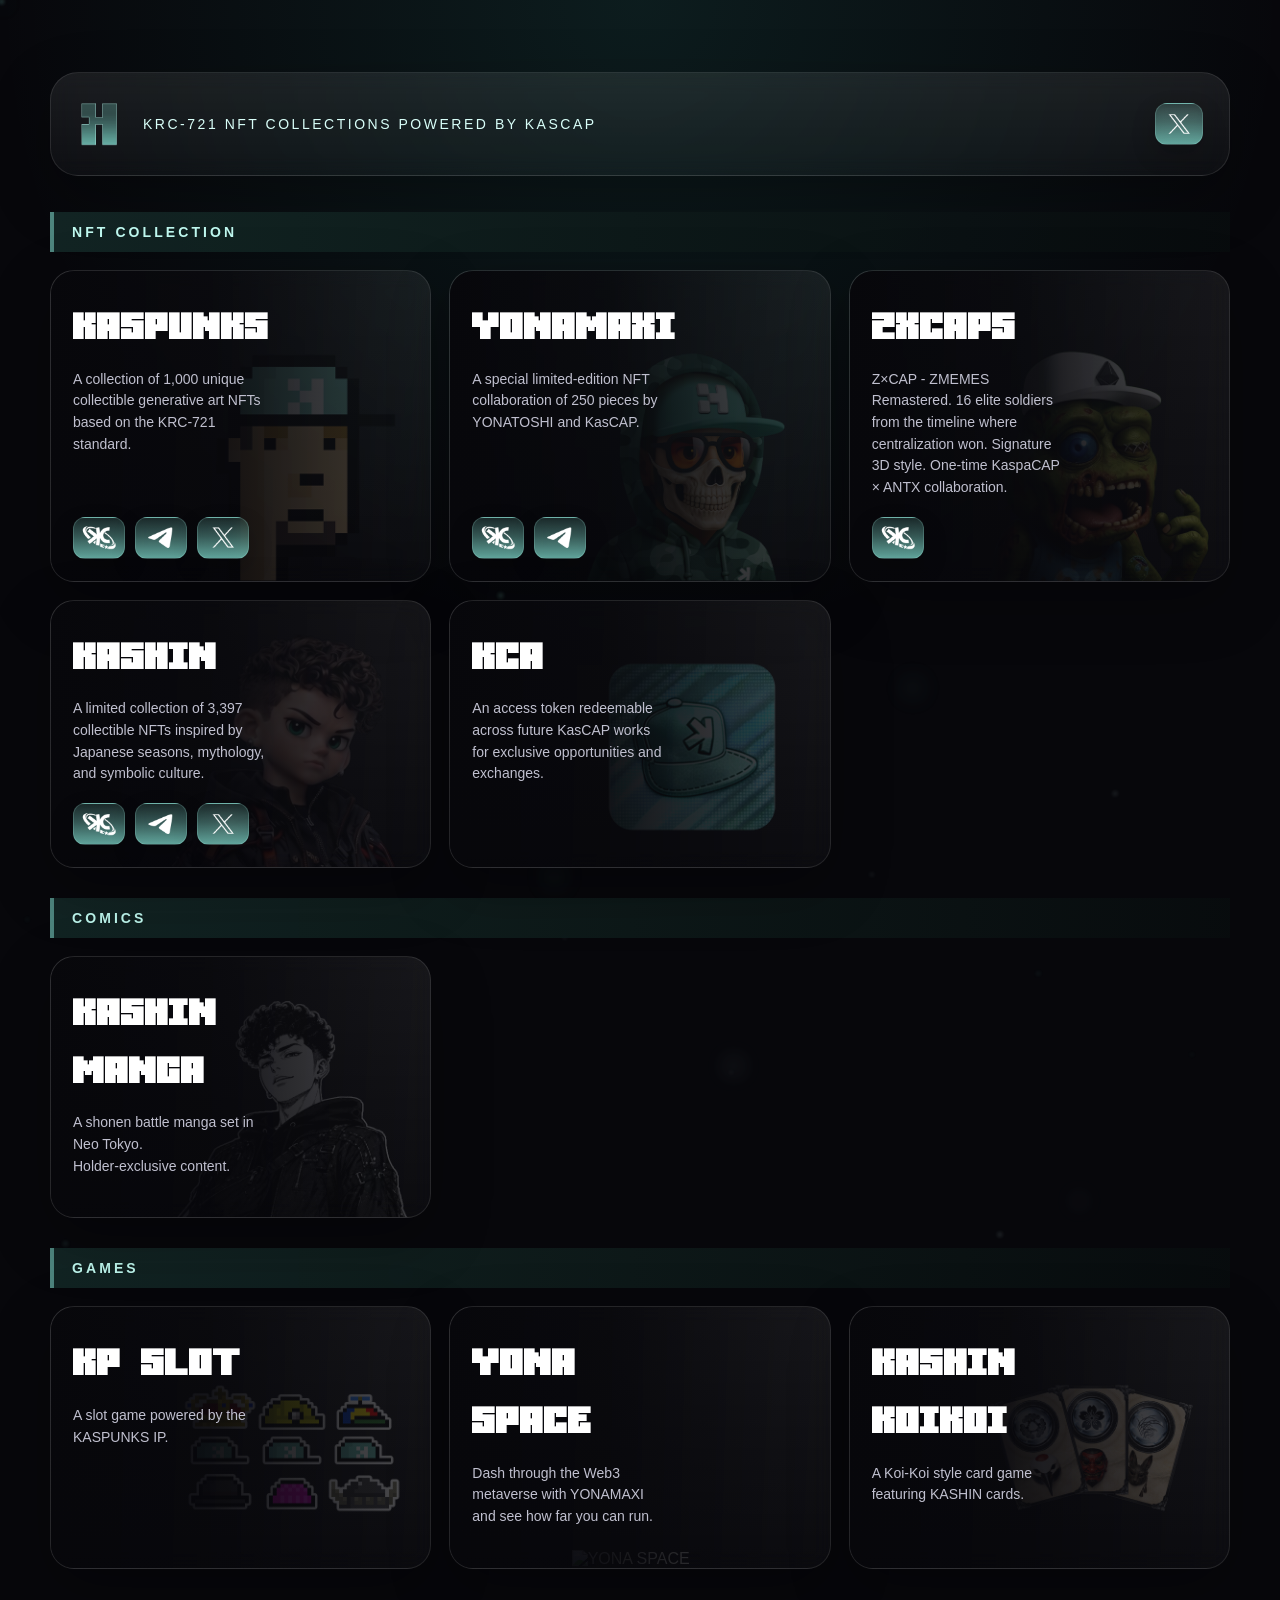
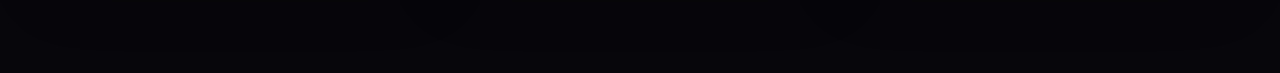
==== index.html @ 6fca5e9c "Add files via upload" ====
<!DOCTYPE html>
<html lang="ja">

<head>
  <meta charset="UTF-8">
  <meta name="viewport" content="width=device-width, initial-scale=1.0">

  <title>KasCAP</title>

  <link rel="stylesheet" href="style.css?v=1.0.1">
  <link rel="icon" type="image/png" href="/favicon.png">
</head>

<body>

  <header class="hero-card clickable-card" data-href="projects/kascap/index.html" tabindex="0">

    <img src="assets/logo/KasCAP.png" class="hero-logo" alt="KasCAP Logo">

    <p class="hero-tagline">
      KRC-721 NFT COLLECTIONS POWERED BY KasCAP
    </p>

    <a href="https://x.com/Kaspa_CAP" target="_blank" class="icon-btn hero-x-btn" aria-label="KasCAP X">
      <img src="assets/link/x.png" alt="X">
    </a>

  </header>

  <main>

<div class="section-label">
  NFT COLLECTION
</div>

    <section class="project-card clickable-card" data-href="projects/kaspunks/index.html" tabindex="0">
      <div class="card-content">
        <h2>KASPUNKS</h2>
        <p>A collection of 1,000 unique collectible generative art NFTs based on the KRC-721 standard.</p>

        <div class="link-group">
          <a href="https://kaspa.com/nft/collections/KASPUNKS" target="_blank" class="icon-btn" aria-label="KasPunks KaspaCom">
            <img src="assets/link/kaspacom.png" alt="KaspaCom">
          </a>
          <a href="https://t.me/kapunkscommunity" target="_blank" class="icon-btn" aria-label="KasPunks Telegram">
            <img src="assets/link/telegram.png" alt="Telegram">
          </a>
          <a href="https://x.com/KasPunks" target="_blank" class="icon-btn" aria-label="KasPunks X">
            <img src="assets/link/x.png" alt="X">
          </a>
        </div>
      </div>

      <img src="assets/projects/kaspunks.png" class="card-image" alt="KASPUNKS">
    </section>

    <section class="project-card clickable-card" data-href="projects/yonamaxi/index.html" tabindex="0">
      <div class="card-content">
        <h2>YONAMAXI</h2>
        <p>A special limited-edition NFT collaboration of 250 pieces by YONATOSHI and KasCAP.</p>

        <div class="link-group">
          <a href="https://kaspa.com/nft/collections/YONAMAXI" target="_blank" class="icon-btn" aria-label="YonaMaxi KaspaCom">
            <img src="assets/link/kaspacom.png" alt="KaspaCom">
          </a>
          <a href="https://t.me/kapunkscommunity/27911" target="_blank" class="icon-btn" aria-label="YonaMaxi Telegram">
            <img src="assets/link/telegram.png" alt="Telegram">
          </a>
        </div>
      </div>

      <img src="assets/projects/yonamaxi.png" class="card-image" alt="YONAMAXI">
    </section>

    <section
  class="project-card clickable-card"
  data-href="projects/zxcaps/index.html"
  tabindex="0">

  <div class="card-content">
    <h2>ZXCAPS</h2>

    <p>
      Z×CAP - ZMEMES Remastered. 16 elite soldiers from the timeline where centralization won. Signature 3D style. One-time KaspaCAP × ANTX collaboration.
    </p>

    <div class="link-group">
      <a href="https://kaspa.com/nft/collections/ZXCAPS" target="_blank" class="icon-btn" aria-label="ZXCAPS KaspaCom">
        <img src="assets/link/kaspacom.png" alt="KaspaCom">
      </a>
    </div>
  </div>

  <img
    src="assets/projects/zxcaps.png"
    class="card-image"
    alt="ZXCAPS">

</section>
    <section class="project-card clickable-card" data-href="projects/kashin/index.html" tabindex="0">
      <div class="card-content">
        <h2>KASHIN</h2>
        <p>A limited collection of 3,397 collectible NFTs inspired by Japanese seasons, mythology, and symbolic culture.</p>

        <div class="link-group">
          <a href="https://kaspa.com/nft/collections/KASHIN" target="_blank" class="icon-btn" aria-label="KASHIN KaspaCom">
            <img src="assets/link/kaspacom.png" alt="KaspaCom">
          </a>
          <a href="https://t.me/Kashin3397" target="_blank" class="icon-btn" aria-label="KASHIN Telegram">
            <img src="assets/link/telegram.png" alt="Telegram">
          </a>
          <a href="https://x.com/KASHIN3397" target="_blank" class="icon-btn" aria-label="KASHIN X">
            <img src="assets/link/x.png" alt="X">
          </a>
        </div>
      </div>

      <img src="assets/projects/kashin.png" class="card-image" alt="KASHIN">
    </section>

    <section class="project-card" tabindex="0">
      <div class="card-content">
        <h2>KCA</h2>
        <p>An access token redeemable across future KasCAP works for exclusive opportunities and exchanges.</p>
      </div>

      <img src="assets/projects/kca.png" class="card-image" alt="KCA">
    </section>
<div class="section-label">
  COMICS
</div>

<section
  class="project-card clickable-card"
  data-href="comics/index.html"
  tabindex="0">

  <div class="card-content">
    <h2>KASHIN<br>MANGA</h2>

    <p>
      A shonen battle manga set in Neo Tokyo.<br>
      Holder-exclusive content.
    </p>
  </div>

  <img
    src="assets/projects/kashin_m.png"
    class="card-image"
    alt="KASHIN MANGA">

</section>

<div class="section-label">
  GAMES
</div>

<section
  class="project-card clickable-card"
  data-href="games/slot/index.html"
  tabindex="0">

  <div class="card-content">
    <h2>KP SLOT</h2>

    <p>
      A slot game powered by the KASPUNKS IP.
    </p>
  </div>

  <img
    src="assets/projects/slot.png"
    class="card-image"
    alt="KP SLOT">

</section>

<section
  class="project-card clickable-card"
  data-href="games/space/index.html"
  tabindex="0">

  <div class="card-content">
    <h2>YONA<br>SPACE</h2>

    <p>
      Dash through the Web3 metaverse with YONAMAXI and see how far you can run.
    </p>
  </div>

  <img
    src="assets/projects/yonamaxi_g.png"
    class="card-image"
    alt="YONA SPACE">

</section>

<section
  class="project-card clickable-card"
  data-href="games/koi/koi.html"
  tabindex="0">

  <div class="card-content">
    <h2>KASHIN<br>KOIKOI</h2>

    <p>
      A Koi-Koi style card game featuring KASHIN cards.
    </p>
  </div>

  <img
    src="assets/projects/kashin_g.png"
    class="card-image"
    alt="KASHIN KOIKOI">

</section>

  </main>

  <script>
    const clickableCards = document.querySelectorAll(".clickable-card");

    clickableCards.forEach((card) => {
      card.addEventListener("click", (event) => {
        if (event.target.closest(".icon-btn")) return;

        const href = card.dataset.href;
        if (!href) return;

        card.classList.add("is-tapped");

        setTimeout(() => {
          window.location.href = href;
        }, 180);
      });

      card.addEventListener("keydown", (event) => {
        if (event.key === "Enter") {
          const href = card.dataset.href;
          if (href) window.location.href = href;
        }
      });
    });
  </script>

</body>

</html>
---- style.css ----
@font-face {
  font-family: "Gamer";
  src: url("assets/fonts/Gamer.ttf") format("truetype");
}

* {
  margin: 0;
  padding: 0;
  box-sizing: border-box;
}

body {
  position: relative;

  background:
    radial-gradient(
      circle at top,
      rgba(61,217,197,0.10),
      transparent 36%
    ),
    #07070b;

  color: white;

  overflow-x: hidden;

  font-family:
    -apple-system,
    BlinkMacSystemFont,
    "Helvetica Neue",
    sans-serif;

  padding: 24px;
}

/* =========================
   FLOATING PARTICLES
========================= */

body::before,
body::after {
  content: "";

  position: fixed;

  inset: 0;

  pointer-events: none;

  z-index: 0;
}

/* 小粒 */
body::before {

  width: 3px;
  height: 3px;

  border-radius: 50%;

  background: rgba(116,198,186,0.95);

  box-shadow:
    2vw 102vh 0 rgba(116,198,186,0.16),
    7vw 74vh 0 rgba(116,198,186,0.72),
    11vw 91vh 0 rgba(220,255,250,0.28),
    16vw 58vh 0 rgba(116,198,186,0.48),
    21vw 112vh 0 rgba(116,198,186,0.10),
    27vw 79vh 0 rgba(220,255,250,0.62),
    33vw 95vh 0 rgba(116,198,186,0.20),
    39vw 66vh 0 rgba(116,198,186,0.84),
    44vw 104vh 0 rgba(220,255,250,0.16),
    51vw 83vh 0 rgba(116,198,186,0.38),
    57vw 119vh 0 rgba(220,255,250,0.12),
    63vw 71vh 0 rgba(116,198,186,0.56),
    68vw 97vh 0 rgba(220,255,250,0.20),
    74vw 61vh 0 rgba(116,198,186,0.78),
    81vw 108vh 0 rgba(116,198,186,0.24),
    87vw 88vh 0 rgba(220,255,250,0.36),
    93vw 117vh 0 rgba(116,198,186,0.14),

    5vw 138vh 0 rgba(116,198,186,0.42),
    14vw 148vh 0 rgba(220,255,250,0.22),
    29vw 131vh 0 rgba(116,198,186,0.68),
    46vw 142vh 0 rgba(220,255,250,0.12),
    61vw 152vh 0 rgba(116,198,186,0.34),
    78vw 137vh 0 rgba(220,255,250,0.44);

  filter: blur(2px);

  opacity: 0.9;

  animation: particleRiseA 18s linear infinite;
}

/* 大粒ぼけ */
body::after {

  width: 8px;
  height: 8px;

  border-radius: 50%;

  background: rgba(116,198,186,0.24);

  box-shadow:
    8vw 126vh 0 4px rgba(116,198,186,0.12),
    19vw 82vh 0 8px rgba(116,198,186,0.22),
    31vw 141vh 0 3px rgba(220,255,250,0.14),
    43vw 97vh 0 10px rgba(116,198,186,0.08),
    57vw 118vh 0 5px rgba(220,255,250,0.18),
    71vw 76vh 0 8px rgba(116,198,186,0.10),
    84vw 133vh 0 4px rgba(220,255,250,0.12);

  filter: blur(12px);

  opacity: 0.65;

  animation: particleRiseB 29s linear infinite;
}

@keyframes particleRiseA {

  from {
    transform:
      translate3d(0, 0, 0);
  }

  to {
    transform:
      translate3d(-18px, -180vh, 0);
  }
}

@keyframes particleRiseB {

  from {
    transform:
      translate3d(0, 0, 0);
  }

  to {
    transform:
      translate3d(24px, -220vh, 0);
  }
}

/* =========================
   MAIN
========================= */

main {
  position: relative;

  z-index: 2;

  display: grid;

  grid-template-columns: 1fr;

  gap: 18px;

  max-width: 1180px;

  margin: 0 auto 80px;
}

.clickable-card {
  cursor: pointer;
}

/* =========================
   HERO
========================= */

.hero-card {
  position: relative;

  z-index: 2;

  display: grid;

  grid-template-columns: auto 1fr auto;

  align-items: center;

  gap: 22px;

  max-width: 1180px;

  min-height: 104px;

  margin: 48px auto 24px;

  padding: 22px 26px;

  border-radius: 28px;

  border: 1px solid rgba(255,255,255,0.10);

  background:
    linear-gradient(
      180deg,
      rgba(255,255,255,0.08),
      rgba(255,255,255,0.03)
    );

  backdrop-filter: blur(10px);

  box-shadow:
    0 20px 60px rgba(0,0,0,0.30);

  transition:
    transform 0.25s ease,
    border-color 0.25s ease,
    background 0.25s ease,
    box-shadow 0.25s ease;
}

.hero-card:hover,
.hero-card.is-tapped {

  transform: translateY(-4px);

  border-color: rgba(116,198,186,0.45);

  background:
    linear-gradient(
      180deg,
      rgba(116,198,186,0.10),
      rgba(255,255,255,0.03)
    );

  box-shadow:
    0 24px 72px rgba(0,0,0,0.34),
    0 0 28px rgba(116,198,186,0.08);
}

.hero-logo {
  width: 44px;
  height: 44px;

  object-fit: contain;

  animation: logoSpinElastic 24s linear infinite;

  transform-origin: center center;

  will-change: transform;
}

.hero-tagline {
  color: #d9fff9;

  font-size: 14px;

  letter-spacing: 0.18em;

  text-transform: uppercase;
}

/* =========================
   CARD
========================= */

.project-card {
  position: relative;

  overflow: hidden;

  min-height: 245px;

  padding: 22px;

  border-radius: 24px;

  border: 1px solid rgba(255,255,255,0.10);

  background:
    linear-gradient(
      180deg,
      rgba(255,255,255,0.07),
      rgba(255,255,255,0.025)
    );

  backdrop-filter: blur(10px);

  box-shadow:
    0 20px 60px rgba(0,0,0,0.28);

  transition:
    transform 0.25s ease,
    border-color 0.25s ease,
    background 0.25s ease,
    box-shadow 0.25s ease;
}

.project-card:hover,
.project-card.is-tapped {

  transform: translateY(-6px);

  border-color: rgba(116,198,186,0.45);

  background:
    linear-gradient(
      180deg,
      rgba(116,198,186,0.10),
      rgba(255,255,255,0.03)
    );

  box-shadow:
    0 24px 72px rgba(0,0,0,0.34),
    0 0 28px rgba(116,198,186,0.08);
}

.project-card::after {
  content: "";

  position: absolute;

  inset: 0;

  background:
    linear-gradient(
      90deg,
      rgba(7,7,11,0.98) 0%,
      rgba(7,7,11,0.82) 42%,
      rgba(7,7,11,0.02) 100%
    );

  z-index: 1;
}

.card-content {
  position: relative;

  z-index: 2;

  width: 58%;

  display: flex;

  flex-direction: column;

  height: 100%;
}

/* =========================
   TITLES
========================= */

.project-card h2 {

  font-family: "Gamer", sans-serif;

  font-size: 64px;

  line-height: 0.9;

  margin-bottom: 18px;

  color: white;
}

.project-card p {

  color: #c0c0cf;

  font-size: 14px;

  line-height: 1.55;

  margin-bottom: 18px;

  max-width: 250px;
}

/* =========================
   BUTTON AREA
========================= */

.link-group {

  display: flex;

  align-items: center;

  gap: 10px;

  margin-top: auto;
}

/* =========================
   BUTTON
========================= */

.icon-btn {

  display: flex;

  align-items: center;

  justify-content: center;

  width: 52px;

  height: 42px;

  border-radius: 12px;

  border: 1px solid rgba(180,255,244,0.18);

  background:
    linear-gradient(
      180deg,
      rgba(116,198,186,0.18) 0%,
      rgba(116,198,186,0.42) 45%,
      rgba(116,198,186,0.82) 100%
    );

  backdrop-filter: blur(6px);

  box-shadow:
    0 10px 24px rgba(0,0,0,0.20);

  transition:
    transform 0.2s ease,
    background 0.2s ease,
    box-shadow 0.2s ease;

  text-decoration: none;
}

.icon-btn:hover {

  transform: translateY(-2px);

  background:
    linear-gradient(
      180deg,
      rgba(116,198,186,0.28) 0%,
      rgba(116,198,186,0.58) 45%,
      rgba(116,198,186,0.96) 100%
    );

  box-shadow:
    0 12px 28px rgba(0,0,0,0.26),
    0 0 18px rgba(116,198,186,0.18);
}

.icon-btn img {

  width: 60px;

  height: 60px;

  object-fit: contain;

  display: block;
}

/* =========================
   HERO BUTTON
========================= */

.hero-x-btn {
  width: 48px;
  height: 42px;
}

.hero-x-btn img {
  width: 60px;
  height: 60px;
}

/* =========================
   IMAGES
========================= */

.card-image {

  position: absolute;

  right: 18px;

  bottom: 0;

  width: 240px;

  max-width: 65%;

  opacity: 0.28;

  object-fit: contain;

  pointer-events: none;

  z-index: 0;

  transform-origin: bottom center;

  transition:
    transform 0.35s ease,
    opacity 0.35s ease;
}

.project-card:hover .card-image,
.project-card.is-tapped .card-image {

  opacity: 1;

  transform: scale(1.12);
}

/* =========================
   LOGO ANIMATION
========================= */

@keyframes logoSpinElastic {

  0%, 26% {

    transform:
      rotateY(0deg)
      scaleX(1);
  }

  27% {

    transform:
      rotateY(240deg)
      scaleX(1.28);
  }

  28% {

    transform:
      rotateY(520deg)
      scaleX(1.42);
  }

  29% {

    transform:
      rotateY(820deg)
      scaleX(1.22);
  }

  30% {

    transform:
      rotateY(1080deg)
      scaleX(0.82);
  }

  31% {

    transform:
      rotateY(1080deg)
      scaleX(1.12);
  }

  32% {

    transform:
      rotateY(1080deg)
      scaleX(0.96);
  }

  33% {

    transform:
      rotateY(1080deg)
      scaleX(1);
  }

  62% {

    transform:
      rotateY(1080deg)
      scaleX(1);
  }

  63% {

    transform:
      rotateY(1320deg)
      scaleX(1.26);
  }

  64% {

    transform:
      rotateY(1600deg)
      scaleX(0.84);
  }

  65% {

    transform:
      rotateY(1800deg)
      scaleX(1.08);
  }

  66% {

    transform:
      rotateY(1800deg)
      scaleX(1);
  }

  100% {

    transform:
      rotateY(1800deg)
      scaleX(1);
  }
}

/* =========================
   RESPONSIVE
========================= */

@media (min-width: 768px) {

  main {
    grid-template-columns: repeat(2, 1fr);
  }
}

@media (min-width: 1100px) {

  main {
    grid-template-columns: repeat(3, 1fr);
  }
}

@media (max-width: 767px) {

  body {
    padding: 14px 18px 18px;
  }

  .hero-card {

    gap: 14px;

    padding: 18px;

    margin: 22px auto 18px;
  }

  .hero-logo {
    width: 40px;
    height: 40px;
  }

  .hero-tagline {

    font-size: 10px;

    letter-spacing: 0.1em;
  }

  .project-card {
    min-height: 220px;
  }

  .project-card h2 {
    font-size: 52px;
  }

  .project-card p {
    font-size: 13px;
  }

  .card-content {
    width: 60%;
  }

  .card-image {

    width: 215px;

    right: 12px;

    opacity: 0.42;
  }

  .project-card.is-tapped .card-image {

    opacity: 1;

    transform: scale(1.10);
  }
}
/* =========================
   SECTION LABEL
========================= */

.section-label{

  grid-column:1/-1;

  padding:12px 18px;

  border-radius:0;

  border-left:4px solid rgba(116,198,186,.65);

  border-top:none;
  border-right:none;
  border-bottom:none;

  background:
    linear-gradient(
      90deg,
      rgba(20,40,38,.90),
      rgba(8,12,14,.95)
    );

  color:#bff8ef;

  font-size:14px;

  letter-spacing:.22em;

  text-transform:uppercase;

  font-weight:600;

  box-shadow:none;

  backdrop-filter:none;

  margin-top:12px;
}

/* =========================
   COMING SOON
========================= */

.coming-soon-card{

  grid-column:1/-1;

  min-height:80px;

  display:flex;

  align-items:center;

  justify-content:center;

  border-radius:24px;

  border:1px solid rgba(255,255,255,.10);

  background:
    linear-gradient(
      180deg,
      rgba(255,255,255,.07),
      rgba(255,255,255,.025)
    );

  backdrop-filter:blur(10px);

  box-shadow:
    0 20px 60px rgba(0,0,0,.28);
}

.coming-soon-text{

  font-family:
    -apple-system,
    BlinkMacSystemFont,
    "Helvetica Neue",
    sans-serif;

  font-size:18px;

  font-weight:500;

  letter-spacing:.12em;

  text-transform:uppercase;

  color:#b8c8c6;

  opacity:.85;
}
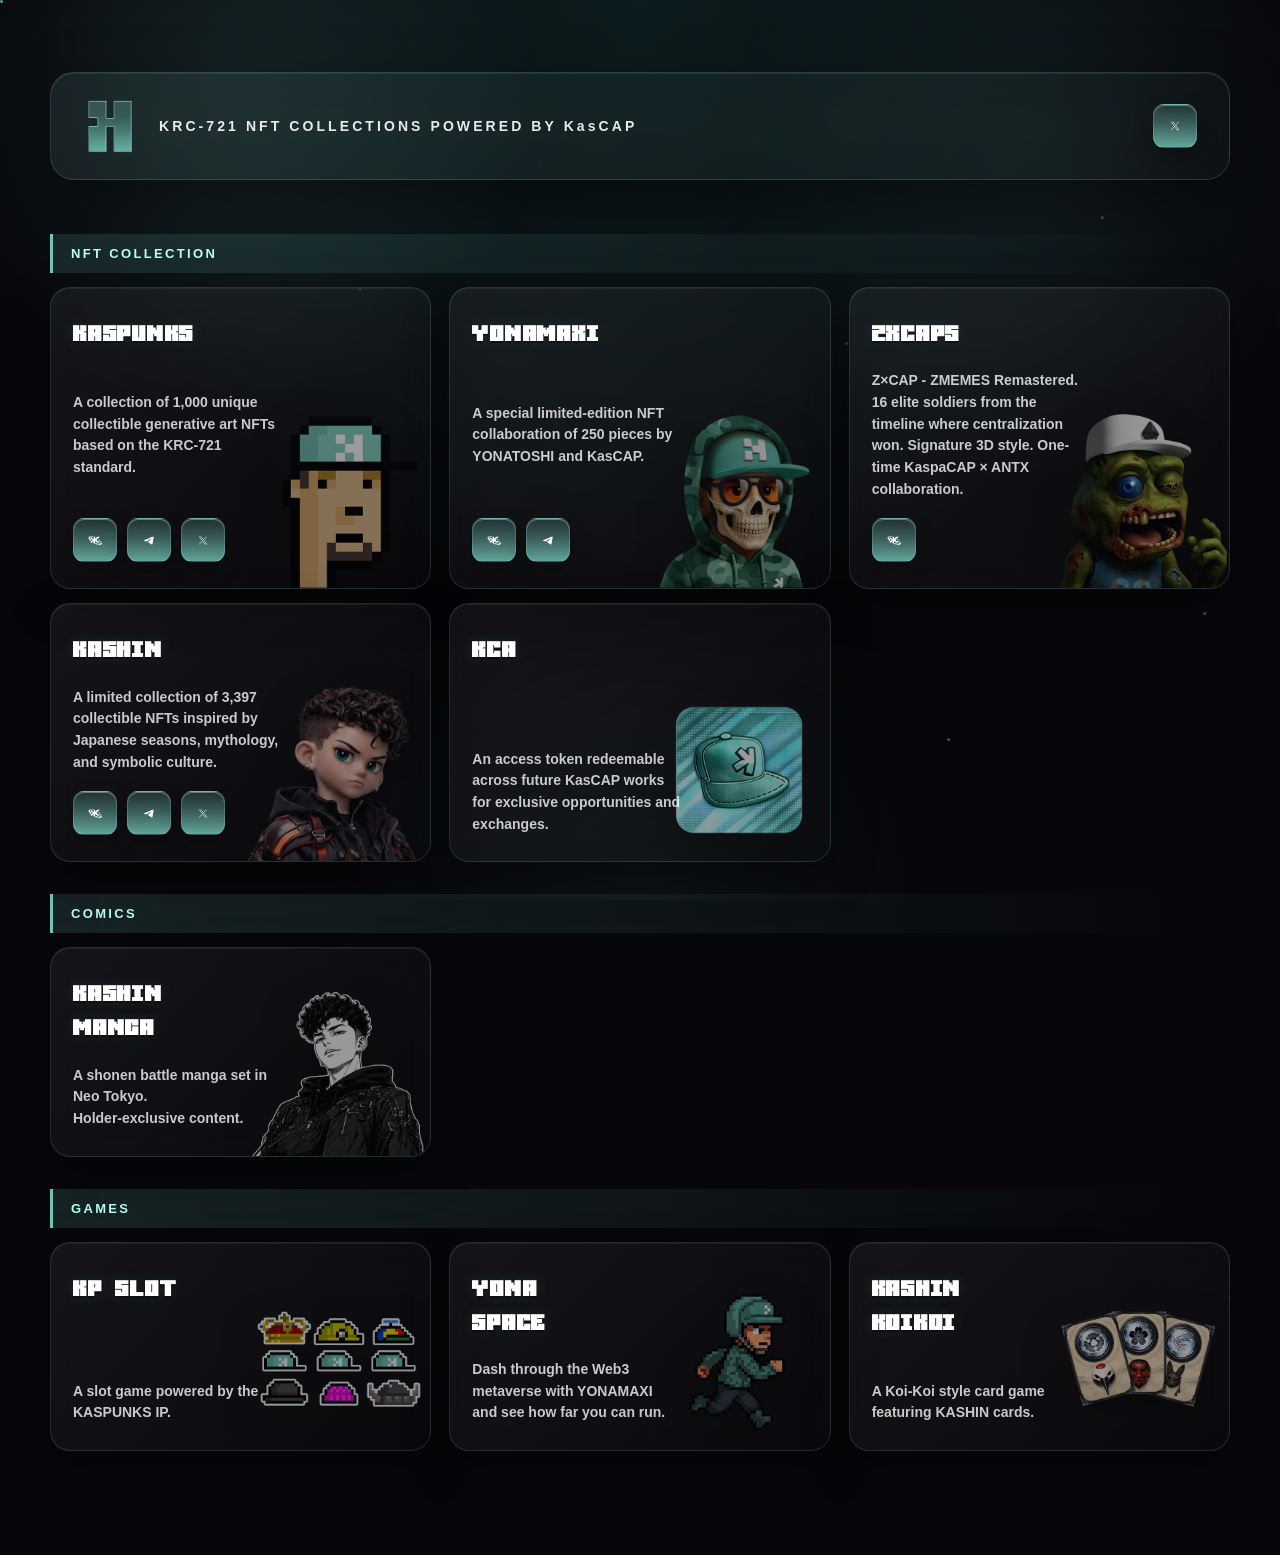
==== commit e569519f: "Add files via upload" ====
--- a/index.html
+++ b/index.html
@@ -29,9 +29,9 @@
 
   <main>
 
-<div class="section-label">
-  NFT COLLECTION
-</div>
+    <div class="section-label">
+      NFT COLLECTION
+    </div>
 
     <section class="project-card clickable-card" data-href="projects/kaspunks/index.html" tabindex="0">
       <div class="card-content">
@@ -72,31 +72,24 @@
       <img src="assets/projects/yonamaxi.png" class="card-image" alt="YONAMAXI">
     </section>
 
-    <section
-  class="project-card clickable-card"
-  data-href="projects/zxcaps/index.html"
-  tabindex="0">
-
-  <div class="card-content">
-    <h2>ZXCAPS</h2>
-
-    <p>
-      Z×CAP - ZMEMES Remastered. 16 elite soldiers from the timeline where centralization won. Signature 3D style. One-time KaspaCAP × ANTX collaboration.
-    </p>
-
-    <div class="link-group">
-      <a href="https://kaspa.com/nft/collections/ZXCAPS" target="_blank" class="icon-btn" aria-label="ZXCAPS KaspaCom">
-        <img src="assets/link/kaspacom.png" alt="KaspaCom">
-      </a>
-    </div>
-  </div>
-
-  <img
-    src="assets/projects/zxcaps.png"
-    class="card-image"
-    alt="ZXCAPS">
-
-</section>
+    <section class="project-card clickable-card" data-href="projects/zxcaps/index.html" tabindex="0">
+      <div class="card-content">
+        <h2>ZXCAPS</h2>
+
+        <p>
+          Z×CAP - ZMEMES Remastered. 16 elite soldiers from the timeline where centralization won. Signature 3D style. One-time KaspaCAP × ANTX collaboration.
+        </p>
+
+        <div class="link-group">
+          <a href="https://kaspa.com/nft/collections/ZXCAPS" target="_blank" class="icon-btn" aria-label="ZXCAPS KaspaCom">
+            <img src="assets/link/kaspacom.png" alt="KaspaCom">
+          </a>
+        </div>
+      </div>
+
+      <img src="assets/projects/zxcaps.png" class="card-image" alt="ZXCAPS">
+    </section>
+
     <section class="project-card clickable-card" data-href="projects/kashin/index.html" tabindex="0">
       <div class="card-content">
         <h2>KASHIN</h2>
@@ -118,7 +111,7 @@
       <img src="assets/projects/kashin.png" class="card-image" alt="KASHIN">
     </section>
 
-    <section class="project-card" tabindex="0">
+    <section class="project-card clickable-card" data-modal="kcaAccessModal" tabindex="0">
       <div class="card-content">
         <h2>KCA</h2>
         <p>An access token redeemable across future KasCAP works for exclusive opportunities and exchanges.</p>
@@ -126,103 +119,201 @@
 
       <img src="assets/projects/kca.png" class="card-image" alt="KCA">
     </section>
-<div class="section-label">
-  COMICS
+
+    <div class="section-label">
+      COMICS
+    </div>
+
+    <section class="project-card clickable-card" data-href="comics/index.html" tabindex="0">
+      <div class="card-content">
+        <h2>KASHIN<br>MANGA</h2>
+
+        <p>
+          A shonen battle manga set in Neo Tokyo.<br>
+          Holder-exclusive content.
+        </p>
+      </div>
+
+      <img src="assets/projects/kashin_m.png" class="card-image" alt="KASHIN MANGA">
+    </section>
+
+    <div class="section-label">
+      GAMES
+    </div>
+
+    <section class="project-card clickable-card" data-href="games/slot/index.html" tabindex="0">
+      <div class="card-content">
+        <h2>KP SLOT</h2>
+
+        <p>
+          A slot game powered by the KASPUNKS IP.
+        </p>
+      </div>
+
+      <img src="assets/projects/slot.png" class="card-image" alt="KP SLOT">
+    </section>
+
+    <section class="project-card clickable-card" data-href="games/space/index.html" tabindex="0">
+      <div class="card-content">
+        <h2>YONA<br>SPACE</h2>
+
+        <p>
+          Dash through the Web3 metaverse with YONAMAXI and see how far you can run.
+        </p>
+      </div>
+
+      <img src="assets/projects/yonamaxi_g.png" class="card-image" alt="YONA SPACE">
+    </section>
+
+    <section class="project-card clickable-card" data-href="games/koi/koi.html" tabindex="0">
+      <div class="card-content">
+        <h2>KASHIN<br>KOIKOI</h2>
+
+        <p>
+          A Koi-Koi style card game featuring KASHIN cards.
+        </p>
+      </div>
+
+      <img src="assets/projects/kashin_g.png" class="card-image" alt="KASHIN KOIKOI">
+    </section>
+
+  </main>
+
+  <div id="kcaAccessModal" class="access-modal" aria-hidden="true">
+  <div class="access-panel">
+
+    <button class="access-close" type="button" aria-label="Close">×</button>
+
+    <h2>KCA</h2>
+
+    <p class="access-label">
+      HOLDER ONLY
+    </p>
+
+    <p class="access-text">
+      To access the KCA holder page,<br>
+      you must hold at least one KCA NFT.
+    </p>
+
+    <button id="kcaConnectBtn" class="access-connect-btn" type="button">
+      CONNECT WALLET
+    </button>
+
+    <p id="kcaStatusText" class="access-status">
+      Connect your wallet to verify your KCA holdings.
+    </p>
+
+  </div>
 </div>
 
-<section
-  class="project-card clickable-card"
-  data-href="comics/index.html"
-  tabindex="0">
-
-  <div class="card-content">
-    <h2>KASHIN<br>MANGA</h2>
-
-    <p>
-      A shonen battle manga set in Neo Tokyo.<br>
-      Holder-exclusive content.
-    </p>
-  </div>
-
-  <img
-    src="assets/projects/kashin_m.png"
-    class="card-image"
-    alt="KASHIN MANGA">
-
-</section>
-
-<div class="section-label">
-  GAMES
-</div>
-
-<section
-  class="project-card clickable-card"
-  data-href="games/slot/index.html"
-  tabindex="0">
-
-  <div class="card-content">
-    <h2>KP SLOT</h2>
-
-    <p>
-      A slot game powered by the KASPUNKS IP.
-    </p>
-  </div>
-
-  <img
-    src="assets/projects/slot.png"
-    class="card-image"
-    alt="KP SLOT">
-
-</section>
-
-<section
-  class="project-card clickable-card"
-  data-href="games/space/index.html"
-  tabindex="0">
-
-  <div class="card-content">
-    <h2>YONA<br>SPACE</h2>
-
-    <p>
-      Dash through the Web3 metaverse with YONAMAXI and see how far you can run.
-    </p>
-  </div>
-
-  <img
-    src="assets/projects/yonamaxi_g.png"
-    class="card-image"
-    alt="YONA SPACE">
-
-</section>
-
-<section
-  class="project-card clickable-card"
-  data-href="games/koi/koi.html"
-  tabindex="0">
-
-  <div class="card-content">
-    <h2>KASHIN<br>KOIKOI</h2>
-
-    <p>
-      A Koi-Koi style card game featuring KASHIN cards.
-    </p>
-  </div>
-
-  <img
-    src="assets/projects/kashin_g.png"
-    class="card-image"
-    alt="KASHIN KOIKOI">
-
-</section>
-
-  </main>
-
   <script>
+    const KCA_VERIFY_ENDPOINT = "https://kascap-auth.mr0834gogo.workers.dev/verify-kca";
+    const KCA_HOLDER_PAGE = "projects/kca/holder.html";
+
     const clickableCards = document.querySelectorAll(".clickable-card");
+    const kcaModal = document.getElementById("kcaAccessModal");
+    const kcaConnectBtn = document.getElementById("kcaConnectBtn");
+    const kcaStatusText = document.getElementById("kcaStatusText");
+    const modalCloseBtn = document.querySelector(".access-close");
+
+    function openModal(modalId) {
+      const modal = document.getElementById(modalId);
+      if (!modal) return;
+
+      modal.classList.add("is-open");
+      modal.setAttribute("aria-hidden", "false");
+      document.body.classList.add("modal-open");
+    }
+
+    function closeModal() {
+      kcaModal.classList.remove("is-open");
+      kcaModal.setAttribute("aria-hidden", "true");
+      document.body.classList.remove("modal-open");
+    }
+
+    function setKcaStatus(message, type = "") {
+      kcaStatusText.textContent = message;
+      kcaStatusText.className = `access-status ${type}`;
+    }
+
+    async function getKaswareAddress() {
+      if (!window.kasware) {
+        throw new Error("KasWare Wallet was not found. Please install KasWare Wallet and try again.");
+      }
+
+      const accounts = await window.kasware.requestAccounts();
+
+      if (!accounts || !accounts.length) {
+        throw new Error("No wallet address was returned.");
+      }
+
+      return accounts[0];
+    }
+
+    async function verifyKcaHolder(address) {
+      const response = await fetch(KCA_VERIFY_ENDPOINT, {
+        method: "POST",
+        headers: {
+          "Content-Type": "application/json"
+        },
+        body: JSON.stringify({ address })
+      });
+
+      if (!response.ok) {
+        throw new Error("Verification failed. Please try again later.");
+      }
+
+      const data = await response.json();
+
+      return Boolean(data && data.ok === true && data.hasKca === true);
+    }
+
+    async function handleKcaConnect() {
+      try {
+        kcaConnectBtn.disabled = true;
+        setKcaStatus("Connecting wallet...", "loading");
+
+        const address = await getKaswareAddress();
+
+        setKcaStatus("Wallet connected. Checking KCA holdings...", "loading");
+
+        const isHolder = await verifyKcaHolder(address);
+
+        if (!isHolder) {
+          setKcaStatus("Access denied. This wallet does not hold KCA.", "error");
+          kcaConnectBtn.disabled = false;
+          return;
+        }
+
+        setKcaStatus("Access granted. Redirecting...", "success");
+
+        setTimeout(() => {
+          window.location.href = KCA_HOLDER_PAGE;
+        }, 700);
+
+      } catch (error) {
+        console.error(error);
+        setKcaStatus(error.message || "Something went wrong.", "error");
+        kcaConnectBtn.disabled = false;
+      }
+    }
 
     clickableCards.forEach((card) => {
       card.addEventListener("click", (event) => {
         if (event.target.closest(".icon-btn")) return;
+
+        const modalId = card.dataset.modal;
+
+        if (modalId) {
+          card.classList.add("is-tapped");
+
+          setTimeout(() => {
+            card.classList.remove("is-tapped");
+            openModal(modalId);
+          }, 120);
+
+          return;
+        }
 
         const href = card.dataset.href;
         if (!href) return;
@@ -235,12 +326,35 @@
       });
 
       card.addEventListener("keydown", (event) => {
-        if (event.key === "Enter") {
-          const href = card.dataset.href;
-          if (href) window.location.href = href;
+        if (event.key !== "Enter") return;
+
+        const modalId = card.dataset.modal;
+
+        if (modalId) {
+          openModal(modalId);
+          return;
         }
+
+        const href = card.dataset.href;
+        if (href) window.location.href = href;
       });
     });
+
+    modalCloseBtn.addEventListener("click", closeModal);
+
+    kcaModal.addEventListener("click", (event) => {
+      if (event.target === kcaModal) {
+        closeModal();
+      }
+    });
+
+    document.addEventListener("keydown", (event) => {
+      if (event.key === "Escape" && kcaModal.classList.contains("is-open")) {
+        closeModal();
+      }
+    });
+
+    kcaConnectBtn.addEventListener("click", handleKcaConnect);
   </script>
 
 </body>
--- a/style.css
+++ b/style.css
@@ -11,13 +11,10 @@
 
 body {
   position: relative;
-
-  background:
-    radial-gradient(
-      circle at top,
-      rgba(61,217,197,0.10),
-      transparent 36%
-    ),
+  min-height: 100vh;
+
+  background:
+    radial-gradient(circle at top, rgba(61, 217, 197, 0.10), transparent 36%),
     #07070b;
 
   color: white;
@@ -28,6 +25,7 @@
     -apple-system,
     BlinkMacSystemFont,
     "Helvetica Neue",
+    Arial,
     sans-serif;
 
   padding: 24px;
@@ -40,753 +38,528 @@
 body::before,
 body::after {
   content: "";
-
   position: fixed;
-
   inset: 0;
-
   pointer-events: none;
-
   z-index: 0;
 }
 
-/* 小粒 */
 body::before {
-
   width: 3px;
   height: 3px;
-
   border-radius: 50%;
-
-  background: rgba(116,198,186,0.95);
+  background: rgba(116, 198, 186, 0.8);
 
   box-shadow:
-    2vw 102vh 0 rgba(116,198,186,0.16),
-    7vw 74vh 0 rgba(116,198,186,0.72),
-    11vw 91vh 0 rgba(220,255,250,0.28),
-    16vw 58vh 0 rgba(116,198,186,0.48),
-    21vw 112vh 0 rgba(116,198,186,0.10),
-    27vw 79vh 0 rgba(220,255,250,0.62),
-    33vw 95vh 0 rgba(116,198,186,0.20),
-    39vw 66vh 0 rgba(116,198,186,0.84),
-    44vw 104vh 0 rgba(220,255,250,0.16),
-    51vw 83vh 0 rgba(116,198,186,0.38),
-    57vw 119vh 0 rgba(220,255,250,0.12),
-    63vw 71vh 0 rgba(116,198,186,0.56),
-    68vw 97vh 0 rgba(220,255,250,0.20),
-    74vw 61vh 0 rgba(116,198,186,0.78),
-    81vw 108vh 0 rgba(116,198,186,0.24),
-    87vw 88vh 0 rgba(220,255,250,0.36),
-    93vw 117vh 0 rgba(116,198,186,0.14),
-
-    5vw 138vh 0 rgba(116,198,186,0.42),
-    14vw 148vh 0 rgba(220,255,250,0.22),
-    29vw 131vh 0 rgba(116,198,186,0.68),
-    46vw 142vh 0 rgba(220,255,250,0.12),
-    61vw 152vh 0 rgba(116,198,186,0.34),
-    78vw 137vh 0 rgba(220,255,250,0.44);
-
-  filter: blur(2px);
-
-  opacity: 0.9;
-
-  animation: particleRiseA 18s linear infinite;
-}
-
-/* 大粒ぼけ */
+    8vw 12vh rgba(116, 198, 186, 0.5),
+    18vw 72vh rgba(116, 198, 186, 0.35),
+    28vw 32vh rgba(116, 198, 186, 0.45),
+    42vw 18vh rgba(116, 198, 186, 0.3),
+    54vw 64vh rgba(116, 198, 186, 0.4),
+    66vw 38vh rgba(116, 198, 186, 0.32),
+    74vw 82vh rgba(116, 198, 186, 0.42),
+    86vw 24vh rgba(116, 198, 186, 0.34),
+    94vw 68vh rgba(116, 198, 186, 0.44);
+
+  animation: particlesFloat 16s linear infinite;
+}
+
 body::after {
-
-  width: 8px;
-  height: 8px;
-
-  border-radius: 50%;
-
-  background: rgba(116,198,186,0.24);
-
-  box-shadow:
-    8vw 126vh 0 4px rgba(116,198,186,0.12),
-    19vw 82vh 0 8px rgba(116,198,186,0.22),
-    31vw 141vh 0 3px rgba(220,255,250,0.14),
-    43vw 97vh 0 10px rgba(116,198,186,0.08),
-    57vw 118vh 0 5px rgba(220,255,250,0.18),
-    71vw 76vh 0 8px rgba(116,198,186,0.10),
-    84vw 133vh 0 4px rgba(220,255,250,0.12);
-
-  filter: blur(12px);
-
-  opacity: 0.65;
-
-  animation: particleRiseB 29s linear infinite;
-}
-
-@keyframes particleRiseA {
-
+  background:
+    radial-gradient(circle at 18% 12%, rgba(116, 198, 186, 0.12), transparent 24%),
+    radial-gradient(circle at 82% 18%, rgba(116, 198, 186, 0.08), transparent 26%),
+    radial-gradient(circle at 50% 100%, rgba(116, 198, 186, 0.06), transparent 28%);
+}
+
+@keyframes particlesFloat {
   from {
-    transform:
-      translate3d(0, 0, 0);
-  }
-
+    transform: translateY(0);
+  }
   to {
-    transform:
-      translate3d(-18px, -180vh, 0);
-  }
-}
-
-@keyframes particleRiseB {
-
-  from {
-    transform:
-      translate3d(0, 0, 0);
-  }
-
-  to {
-    transform:
-      translate3d(24px, -220vh, 0);
-  }
-}
-
-/* =========================
-   MAIN
-========================= */
-
+    transform: translateY(-40px);
+  }
+}
+
+/* =========================
+   LAYOUT
+========================= */
+
+.hero-card,
 main {
   position: relative;
-
-  z-index: 2;
-
+  z-index: 1;
+  width: min(1180px, 100%);
+  margin-left: auto;
+  margin-right: auto;
+}
+
+.hero-card {
+  margin-top: 48px;
+  margin-bottom: 36px;
+  padding: 26px 32px;
+
+  display: flex;
+  align-items: center;
+  gap: 22px;
+
+  border-radius: 24px;
+  border: 1px solid rgba(180, 255, 244, 0.14);
+
+  background:
+    linear-gradient(
+      135deg,
+      rgba(180, 255, 244, 0.08),
+      rgba(255, 255, 255, 0.02)
+    );
+
+  box-shadow:
+    0 18px 60px rgba(0, 0, 0, 0.42),
+    inset 0 1px 0 rgba(255, 255, 255, 0.08);
+
+  backdrop-filter: blur(18px);
+}
+
+.hero-logo {
+  width: 54px;
+  height: auto;
+  flex-shrink: 0;
+}
+
+.hero-tagline {
+  flex: 1;
+
+  color: rgba(255, 255, 255, 0.9);
+
+  font-size: 14px;
+  font-weight: 900;
+  letter-spacing: 0.22em;
+}
+
+.hero-x-btn {
+  margin-left: auto;
+}
+
+main {
   display: grid;
-
-  grid-template-columns: 1fr;
-
-  gap: 18px;
-
-  max-width: 1180px;
-
-  margin: 0 auto 80px;
+  grid-template-columns: repeat(3, 1fr);
+  gap: 14px 18px;
+  padding-bottom: 80px;
+}
+
+/* =========================
+   SECTION LABEL
+========================= */
+
+.section-label {
+  grid-column: 1 / -1;
+
+  margin-top: 18px;
+  padding: 12px 18px;
+
+  border-left: 3px solid #74c6ba;
+
+  background:
+    linear-gradient(
+      90deg,
+      rgba(116, 198, 186, 0.15),
+      transparent
+    );
+
+  color: #b8fff5;
+
+  font-size: 13px;
+  font-weight: 900;
+  letter-spacing: 0.18em;
+}
+
+/* =========================
+   PROJECT CARD
+========================= */
+
+.project-card {
+  position: relative;
+  overflow: hidden;
+
+  min-height: 196px;
+  padding: 26px 22px;
+
+  display: flex;
+  align-items: stretch;
+
+  border-radius: 20px;
+  border: 1px solid rgba(180, 255, 244, 0.13);
+
+  background:
+    linear-gradient(
+      135deg,
+      rgba(255, 255, 255, 0.06),
+      rgba(255, 255, 255, 0.015)
+    );
+
+  box-shadow:
+    0 16px 44px rgba(0, 0, 0, 0.34),
+    inset 0 1px 0 rgba(255, 255, 255, 0.06);
+
+  backdrop-filter: blur(14px);
+
+  transition:
+    transform 0.18s ease,
+    border-color 0.18s ease,
+    box-shadow 0.18s ease;
+}
+
+.project-card:hover {
+  transform: translateY(-3px);
+  border-color: rgba(116, 198, 186, 0.55);
+
+  box-shadow:
+    0 22px 60px rgba(0, 0, 0, 0.46),
+    0 0 0 1px rgba(116, 198, 186, 0.12);
+}
+
+.project-card.is-tapped {
+  transform: scale(0.98);
 }
 
 .clickable-card {
   cursor: pointer;
 }
 
-/* =========================
-   HERO
-========================= */
-
-.hero-card {
+.card-content {
   position: relative;
-
   z-index: 2;
 
-  display: grid;
-
-  grid-template-columns: auto 1fr auto;
-
+  width: 62%;
+  display: flex;
+  flex-direction: column;
+  justify-content: space-between;
+}
+
+.card-content h2 {
+  font-family: "Gamer", sans-serif;
+  font-size: 38px;
+  line-height: 0.9;
+  letter-spacing: 0.02em;
+
+  color: white;
+
+  text-shadow:
+    0 2px 0 rgba(0, 0, 0, 0.35),
+    0 0 16px rgba(116, 198, 186, 0.12);
+}
+
+.card-content p {
+  margin-top: 22px;
+
+  color: rgba(255, 255, 255, 0.78);
+
+  font-size: 14px;
+  font-weight: 700;
+  line-height: 1.55;
+}
+
+.card-image {
+  position: absolute;
+  right: 0;
+  bottom: 0;
+
+  width: 48%;
+  max-height: 100%;
+  object-fit: contain;
+  object-position: right bottom;
+
+  opacity: 0.58;
+
+  pointer-events: none;
+
+  filter:
+    drop-shadow(0 16px 24px rgba(0, 0, 0, 0.45));
+}
+
+.project-card:hover .card-image {
+  opacity: 0.72;
+}
+
+/* =========================
+   LINKS
+========================= */
+
+.link-group {
+  position: relative;
+  z-index: 3;
+
+  margin-top: 18px;
+
+  display: flex;
+  gap: 10px;
+  flex-wrap: wrap;
+}
+
+.icon-btn {
+  display: inline-flex;
   align-items: center;
-
-  gap: 22px;
-
-  max-width: 1180px;
-
-  min-height: 104px;
-
-  margin: 48px auto 24px;
-
-  padding: 22px 26px;
-
-  border-radius: 28px;
-
-  border: 1px solid rgba(255,255,255,0.10);
+  justify-content: center;
+
+  width: 44px;
+  height: 44px;
+
+  border-radius: 11px;
+  border: 1px solid rgba(180, 255, 244, 0.18);
 
   background:
     linear-gradient(
       180deg,
-      rgba(255,255,255,0.08),
-      rgba(255,255,255,0.03)
+      rgba(116, 198, 186, 0.18) 0%,
+      rgba(116, 198, 186, 0.42) 45%,
+      rgba(116, 198, 186, 0.82) 100%
     );
 
+  box-shadow:
+    0 8px 20px rgba(0, 0, 0, 0.3),
+    inset 0 1px 0 rgba(255, 255, 255, 0.34);
+
+  transition:
+    transform 0.16s ease,
+    filter 0.16s ease;
+}
+
+.icon-btn:hover {
+  transform: translateY(-2px);
+  filter: brightness(1.08);
+}
+
+.icon-btn img {
+  width: 24px;
+  height: 24px;
+  object-fit: contain;
+}
+
+/* =========================
+   MODAL / KCA ACCESS
+========================= */
+
+body.modal-open {
+  overflow: hidden;
+}
+
+.access-modal {
+  position: fixed;
+  inset: 0;
+  z-index: 9999;
+
+  display: none;
+  align-items: center;
+  justify-content: center;
+
+  padding: 24px;
+
+  background: rgba(0, 0, 0, 0.72);
   backdrop-filter: blur(10px);
-
-  box-shadow:
-    0 20px 60px rgba(0,0,0,0.30);
-
-  transition:
-    transform 0.25s ease,
-    border-color 0.25s ease,
-    background 0.25s ease,
-    box-shadow 0.25s ease;
-}
-
-.hero-card:hover,
-.hero-card.is-tapped {
-
-  transform: translateY(-4px);
-
-  border-color: rgba(116,198,186,0.45);
+}
+
+.access-modal.is-open {
+  display: flex;
+}
+
+.access-panel {
+  position: relative;
+
+  width: min(430px, 100%);
+  padding: 26px 28px 30px;
+
+  border-radius: 22px;
+  border: 1px solid rgba(116, 198, 186, 0.65);
 
   background:
     linear-gradient(
       180deg,
-      rgba(116,198,186,0.10),
-      rgba(255,255,255,0.03)
+      rgba(29, 33, 38, 0.96),
+      rgba(12, 14, 18, 0.98)
     );
 
+  color: white;
+  text-align: center;
+
   box-shadow:
-    0 24px 72px rgba(0,0,0,0.34),
-    0 0 28px rgba(116,198,186,0.08);
-}
-
-.hero-logo {
-  width: 44px;
-  height: 44px;
-
-  object-fit: contain;
-
-  animation: logoSpinElastic 24s linear infinite;
-
-  transform-origin: center center;
-
-  will-change: transform;
-}
-
-.hero-tagline {
-  color: #d9fff9;
-
-  font-size: 14px;
-
+    0 26px 80px rgba(0, 0, 0, 0.58),
+    inset 0 1px 0 rgba(255, 255, 255, 0.08);
+}
+
+.access-close {
+  position: absolute;
+  top: 14px;
+  right: 14px;
+
+  width: 32px;
+  height: 32px;
+
+  border: 0;
+  border-radius: 8px;
+
+  background: rgba(116, 198, 186, 0.62);
+
+  color: white;
+  font-size: 24px;
+  font-weight: 900;
+  line-height: 1;
+  cursor: pointer;
+}
+
+.access-label {
+  margin-top: 8px;
+
+  display: block;
+
+  background: none;
+  border: 0;
+  box-shadow: none;
+
+  color: #b8fff5;
+  font-size: 13px;
+  font-weight: 900;
   letter-spacing: 0.18em;
-
-  text-transform: uppercase;
-}
-
-/* =========================
-   CARD
-========================= */
-
-.project-card {
-  position: relative;
-
-  overflow: hidden;
-
-  min-height: 245px;
-
-  padding: 22px;
-
-  border-radius: 24px;
-
-  border: 1px solid rgba(255,255,255,0.10);
-
-  background:
-    linear-gradient(
-      180deg,
-      rgba(255,255,255,0.07),
-      rgba(255,255,255,0.025)
-    );
-
-  backdrop-filter: blur(10px);
-
-  box-shadow:
-    0 20px 60px rgba(0,0,0,0.28);
-
-  transition:
-    transform 0.25s ease,
-    border-color 0.25s ease,
-    background 0.25s ease,
-    box-shadow 0.25s ease;
-}
-
-.project-card:hover,
-.project-card.is-tapped {
-
-  transform: translateY(-6px);
-
-  border-color: rgba(116,198,186,0.45);
-
-  background:
-    linear-gradient(
-      180deg,
-      rgba(116,198,186,0.10),
-      rgba(255,255,255,0.03)
-    );
-
-  box-shadow:
-    0 24px 72px rgba(0,0,0,0.34),
-    0 0 28px rgba(116,198,186,0.08);
-}
-
-.project-card::after {
-  content: "";
-
-  position: absolute;
-
-  inset: 0;
-
-  background:
-    linear-gradient(
-      90deg,
-      rgba(7,7,11,0.98) 0%,
-      rgba(7,7,11,0.82) 42%,
-      rgba(7,7,11,0.02) 100%
-    );
-
-  z-index: 1;
-}
-
-.card-content {
-  position: relative;
-
-  z-index: 2;
-
-  width: 58%;
-
-  display: flex;
-
-  flex-direction: column;
-
-  height: 100%;
-}
-
-/* =========================
-   TITLES
-========================= */
-
-.project-card h2 {
-
-  font-family: "Gamer", sans-serif;
-
-  font-size: 64px;
-
-  line-height: 0.9;
-
-  margin-bottom: 18px;
-
-  color: white;
-}
-
-.project-card p {
-
-  color: #c0c0cf;
-
-  font-size: 14px;
-
-  line-height: 1.55;
-
-  margin-bottom: 18px;
-
-  max-width: 250px;
-}
-
-/* =========================
-   BUTTON AREA
-========================= */
-
-.link-group {
-
-  display: flex;
-
-  align-items: center;
-
-  gap: 10px;
-
-  margin-top: auto;
-}
-
-/* =========================
-   BUTTON
-========================= */
-
-.icon-btn {
-
-  display: flex;
-
-  align-items: center;
-
-  justify-content: center;
-
-  width: 52px;
-
-  height: 42px;
-
-  border-radius: 12px;
-
-  border: 1px solid rgba(180,255,244,0.18);
-
-  background:
-    linear-gradient(
-      180deg,
-      rgba(116,198,186,0.18) 0%,
-      rgba(116,198,186,0.42) 45%,
-      rgba(116,198,186,0.82) 100%
-    );
-
-  backdrop-filter: blur(6px);
-
-  box-shadow:
-    0 10px 24px rgba(0,0,0,0.20);
-
-  transition:
-    transform 0.2s ease,
-    background 0.2s ease,
-    box-shadow 0.2s ease;
-
-  text-decoration: none;
-}
-
-.icon-btn:hover {
-
-  transform: translateY(-2px);
-
-  background:
-    linear-gradient(
-      180deg,
-      rgba(116,198,186,0.28) 0%,
-      rgba(116,198,186,0.58) 45%,
-      rgba(116,198,186,0.96) 100%
-    );
-
-  box-shadow:
-    0 12px 28px rgba(0,0,0,0.26),
-    0 0 18px rgba(116,198,186,0.18);
-}
-
-.icon-btn img {
-
-  width: 60px;
-
-  height: 60px;
-
-  object-fit: contain;
-
-  display: block;
-}
-
-/* =========================
-   HERO BUTTON
-========================= */
-
-.hero-x-btn {
-  width: 48px;
-  height: 42px;
-}
-
-.hero-x-btn img {
-  width: 60px;
-  height: 60px;
-}
-
-/* =========================
-   IMAGES
-========================= */
-
-.card-image {
-
-  position: absolute;
-
-  right: 18px;
-
-  bottom: 0;
-
-  width: 240px;
-
-  max-width: 65%;
-
-  opacity: 0.28;
-
-  object-fit: contain;
-
-  pointer-events: none;
-
-  z-index: 0;
-
-  transform-origin: bottom center;
-
-  transition:
-    transform 0.35s ease,
-    opacity 0.35s ease;
-}
-
-.project-card:hover .card-image,
-.project-card.is-tapped .card-image {
-
-  opacity: 1;
-
-  transform: scale(1.12);
-}
-
-/* =========================
-   LOGO ANIMATION
-========================= */
-
-@keyframes logoSpinElastic {
-
-  0%, 26% {
-
-    transform:
-      rotateY(0deg)
-      scaleX(1);
-  }
-
-  27% {
-
-    transform:
-      rotateY(240deg)
-      scaleX(1.28);
-  }
-
-  28% {
-
-    transform:
-      rotateY(520deg)
-      scaleX(1.42);
-  }
-
-  29% {
-
-    transform:
-      rotateY(820deg)
-      scaleX(1.22);
-  }
-
-  30% {
-
-    transform:
-      rotateY(1080deg)
-      scaleX(0.82);
-  }
-
-  31% {
-
-    transform:
-      rotateY(1080deg)
-      scaleX(1.12);
-  }
-
-  32% {
-
-    transform:
-      rotateY(1080deg)
-      scaleX(0.96);
-  }
-
-  33% {
-
-    transform:
-      rotateY(1080deg)
-      scaleX(1);
-  }
-
-  62% {
-
-    transform:
-      rotateY(1080deg)
-      scaleX(1);
-  }
-
-  63% {
-
-    transform:
-      rotateY(1320deg)
-      scaleX(1.26);
-  }
-
-  64% {
-
-    transform:
-      rotateY(1600deg)
-      scaleX(0.84);
-  }
-
-  65% {
-
-    transform:
-      rotateY(1800deg)
-      scaleX(1.08);
-  }
-
-  66% {
-
-    transform:
-      rotateY(1800deg)
-      scaleX(1);
-  }
-
-  100% {
-
-    transform:
-      rotateY(1800deg)
-      scaleX(1);
-  }
-}
-
-/* =========================
-   RESPONSIVE
-========================= */
-
-@media (min-width: 768px) {
-
-  main {
-    grid-template-columns: repeat(2, 1fr);
-  }
-}
-
-@media (min-width: 1100px) {
-
-  main {
-    grid-template-columns: repeat(3, 1fr);
-  }
-}
-
-@media (max-width: 767px) {
-
-  body {
-    padding: 14px 18px 18px;
-  }
-
-  .hero-card {
-
-    gap: 14px;
-
-    padding: 18px;
-
-    margin: 22px auto 18px;
-  }
-
-  .hero-logo {
-    width: 40px;
-    height: 40px;
-  }
-
-  .hero-tagline {
-
-    font-size: 10px;
-
-    letter-spacing: 0.1em;
-  }
-
-  .project-card {
-    min-height: 220px;
-  }
-
-  .project-card h2 {
-    font-size: 52px;
-  }
-
-  .project-card p {
-    font-size: 13px;
-  }
-
-  .card-content {
-    width: 60%;
-  }
-
-  .card-image {
-
-    width: 215px;
-
-    right: 12px;
-
-    opacity: 0.42;
-  }
-
-  .project-card.is-tapped .card-image {
-
-    opacity: 1;
-
-    transform: scale(1.10);
-  }
-}
-/* =========================
-   SECTION LABEL
-========================= */
-
-.section-label{
-
-  grid-column:1/-1;
-
-  padding:12px 18px;
-
-  border-radius:0;
-
-  border-left:4px solid rgba(116,198,186,.65);
-
-  border-top:none;
-  border-right:none;
-  border-bottom:none;
-
-  background:
-    linear-gradient(
-      90deg,
-      rgba(20,40,38,.90),
-      rgba(8,12,14,.95)
-    );
-
-  color:#bff8ef;
-
-  font-size:14px;
-
-  letter-spacing:.22em;
-
-  text-transform:uppercase;
-
-  font-weight:600;
-
-  box-shadow:none;
-
-  backdrop-filter:none;
-
-  margin-top:12px;
-}
-
-/* =========================
-   COMING SOON
-========================= */
-
-.coming-soon-card{
-
-  grid-column:1/-1;
-
-  min-height:80px;
-
-  display:flex;
-
-  align-items:center;
-
-  justify-content:center;
-
-  border-radius:24px;
-
-  border:1px solid rgba(255,255,255,.10);
-
-  background:
-    linear-gradient(
-      180deg,
-      rgba(255,255,255,.07),
-      rgba(255,255,255,.025)
-    );
-
-  backdrop-filter:blur(10px);
-
-  box-shadow:
-    0 20px 60px rgba(0,0,0,.28);
-}
-
-.coming-soon-text{
+}
+
+.access-label::before {
+  content: "🔒 ";
+  letter-spacing: 0;
+}
+
+.access-panel h2 {
+  margin-top: 0;
 
   font-family:
     -apple-system,
     BlinkMacSystemFont,
     "Helvetica Neue",
+    Arial,
     sans-serif;
 
-  font-size:18px;
-
-  font-weight:500;
-
-  letter-spacing:.12em;
-
-  text-transform:uppercase;
-
-  color:#b8c8c6;
-
-  opacity:.85;
+  font-size: 24px;
+  line-height: 1.1;
+  font-weight: 900;
+
+  color: white;
+}
+
+.access-text {
+  margin-top: 24px;
+
+  color: rgba(255, 255, 255, 0.88);
+  font-size: 15px;
+  font-weight: 500;
+  line-height: 1.7;
+}
+
+.access-connect-btn {
+  width: 100%;
+  min-height: 42px;
+  margin-top: 22px;
+
+  border-radius: 0;
+  border: 1px solid rgba(180, 255, 244, 0.72);
+
+  background: transparent;
+
+  color: #ffffff;
+  font-size: 13px;
+  font-weight: 900;
+  letter-spacing: 0.18em;
+  text-transform: uppercase;
+
+  cursor: pointer;
+
+  box-shadow: none;
+}
+
+.access-connect-btn:hover {
+  background: rgba(116, 198, 186, 0.12);
+}
+
+.access-connect-btn:disabled {
+  opacity: 0.6;
+  cursor: not-allowed;
+}
+
+.access-status {
+  margin-top: 18px;
+
+  color: rgba(255, 255, 255, 0.7);
+  font-size: 13px;
+  font-weight: 400;
+  line-height: 1.6;
+}
+
+.access-status.loading {
+  color: #b8fff5;
+}
+
+.access-status.success {
+  color: #74c6ba;
+}
+
+.access-status.error {
+  color: #ff8a8a;
+}
+
+/* =========================
+   RESPONSIVE
+========================= */
+
+@media (max-width: 980px) {
+  main {
+    grid-template-columns: repeat(2, 1fr);
+  }
+
+  .hero-card {
+    margin-top: 28px;
+  }
+}
+
+@media (max-width: 640px) {
+  body {
+    padding: 18px;
+  }
+
+  main {
+    grid-template-columns: 1fr;
+  }
+
+  .hero-card {
+    padding: 22px 20px;
+    border-radius: 20px;
+  }
+
+  .hero-logo {
+    width: 48px;
+  }
+
+  .hero-tagline {
+    font-size: 11px;
+    letter-spacing: 0.14em;
+  }
+
+  .project-card {
+    min-height: 188px;
+  }
+
+  .card-content {
+    width: 64%;
+  }
+
+  .card-content h2 {
+    font-size: 34px;
+  }
+
+  .card-content p {
+    font-size: 13px;
+  }
+
+  .card-image {
+    width: 50%;
+  }
+
+  .access-panel {
+    padding: 30px 22px 26px;
+  }
 }
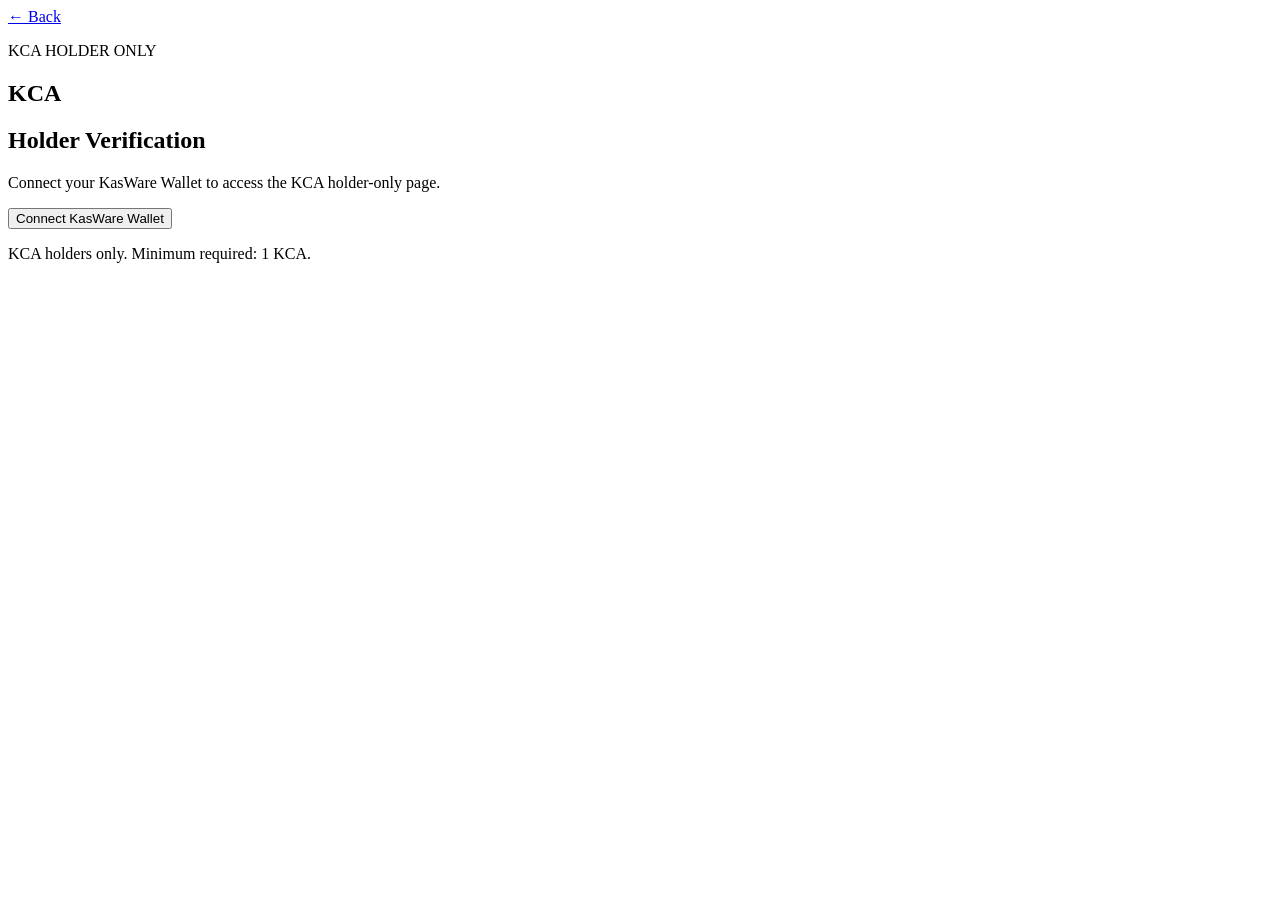
==== commit c5830cad: "Add files via upload" ====
--- a/index.html
+++ b/index.html
@@ -1,362 +1,47 @@
 <!DOCTYPE html>
-<html lang="ja">
+<html lang="en">
+<head>
+  <meta charset="UTF-8" />
+  <meta name="viewport" content="width=device-width, initial-scale=1.0" />
+  <meta name="robots" content="noindex, nofollow" />
 
-<head>
-  <meta charset="UTF-8">
-  <meta name="viewport" content="width=device-width, initial-scale=1.0">
+  <title>KCA Holder Area | KasCAP</title>
 
-  <title>KasCAP</title>
-
-  <link rel="stylesheet" href="style.css?v=1.0.1">
-  <link rel="icon" type="image/png" href="/favicon.png">
+  <link rel="stylesheet" href="kca.css" />
+  <link rel="icon" type="image/png" href="../../favicon.png" />
 </head>
 
 <body>
 
-  <header class="hero-card clickable-card" data-href="projects/kascap/index.html" tabindex="0">
+  <main class="kca-page">
 
-    <img src="assets/logo/KasCAP.png" class="hero-logo" alt="KasCAP Logo">
+    <header class="top-bar">
+      <a href="../../index.html" class="back-link">← Back</a>
+      <p class="kca-label">KCA HOLDER ONLY</p>
+    </header>
 
-    <p class="hero-tagline">
-      KRC-721 NFT COLLECTIONS POWERED BY KasCAP
-    </p>
+    <section class="kca-auth">
+      <h1 class="kca-title">KCA</h1>
 
-    <a href="https://x.com/Kaspa_CAP" target="_blank" class="icon-btn hero-x-btn" aria-label="KasCAP X">
-      <img src="assets/link/x.png" alt="X">
-    </a>
-
-  </header>
-
-  <main>
-
-    <div class="section-label">
-      NFT COLLECTION
-    </div>
-
-    <section class="project-card clickable-card" data-href="projects/kaspunks/index.html" tabindex="0">
-      <div class="card-content">
-        <h2>KASPUNKS</h2>
-        <p>A collection of 1,000 unique collectible generative art NFTs based on the KRC-721 standard.</p>
-
-        <div class="link-group">
-          <a href="https://kaspa.com/nft/collections/KASPUNKS" target="_blank" class="icon-btn" aria-label="KasPunks KaspaCom">
-            <img src="assets/link/kaspacom.png" alt="KaspaCom">
-          </a>
-          <a href="https://t.me/kapunkscommunity" target="_blank" class="icon-btn" aria-label="KasPunks Telegram">
-            <img src="assets/link/telegram.png" alt="Telegram">
-          </a>
-          <a href="https://x.com/KasPunks" target="_blank" class="icon-btn" aria-label="KasPunks X">
-            <img src="assets/link/x.png" alt="X">
-          </a>
-        </div>
-      </div>
-
-      <img src="assets/projects/kaspunks.png" class="card-image" alt="KASPUNKS">
-    </section>
-
-    <section class="project-card clickable-card" data-href="projects/yonamaxi/index.html" tabindex="0">
-      <div class="card-content">
-        <h2>YONAMAXI</h2>
-        <p>A special limited-edition NFT collaboration of 250 pieces by YONATOSHI and KasCAP.</p>
-
-        <div class="link-group">
-          <a href="https://kaspa.com/nft/collections/YONAMAXI" target="_blank" class="icon-btn" aria-label="YonaMaxi KaspaCom">
-            <img src="assets/link/kaspacom.png" alt="KaspaCom">
-          </a>
-          <a href="https://t.me/kapunkscommunity/27911" target="_blank" class="icon-btn" aria-label="YonaMaxi Telegram">
-            <img src="assets/link/telegram.png" alt="Telegram">
-          </a>
-        </div>
-      </div>
-
-      <img src="assets/projects/yonamaxi.png" class="card-image" alt="YONAMAXI">
-    </section>
-
-    <section class="project-card clickable-card" data-href="projects/zxcaps/index.html" tabindex="0">
-      <div class="card-content">
-        <h2>ZXCAPS</h2>
+      <div class="auth-card">
+        <h2>Holder Verification</h2>
 
         <p>
-          Z×CAP - ZMEMES Remastered. 16 elite soldiers from the timeline where centralization won. Signature 3D style. One-time KaspaCAP × ANTX collaboration.
+          Connect your KasWare Wallet to access the KCA holder-only page.
         </p>
 
-        <div class="link-group">
-          <a href="https://kaspa.com/nft/collections/ZXCAPS" target="_blank" class="icon-btn" aria-label="ZXCAPS KaspaCom">
-            <img src="assets/link/kaspacom.png" alt="KaspaCom">
-          </a>
-        </div>
-      </div>
+        <button id="connectBtn" class="connect-btn">
+          Connect KasWare Wallet
+        </button>
 
-      <img src="assets/projects/zxcaps.png" class="card-image" alt="ZXCAPS">
-    </section>
-
-    <section class="project-card clickable-card" data-href="projects/kashin/index.html" tabindex="0">
-      <div class="card-content">
-        <h2>KASHIN</h2>
-        <p>A limited collection of 3,397 collectible NFTs inspired by Japanese seasons, mythology, and symbolic culture.</p>
-
-        <div class="link-group">
-          <a href="https://kaspa.com/nft/collections/KASHIN" target="_blank" class="icon-btn" aria-label="KASHIN KaspaCom">
-            <img src="assets/link/kaspacom.png" alt="KaspaCom">
-          </a>
-          <a href="https://t.me/Kashin3397" target="_blank" class="icon-btn" aria-label="KASHIN Telegram">
-            <img src="assets/link/telegram.png" alt="Telegram">
-          </a>
-          <a href="https://x.com/KASHIN3397" target="_blank" class="icon-btn" aria-label="KASHIN X">
-            <img src="assets/link/x.png" alt="X">
-          </a>
-        </div>
-      </div>
-
-      <img src="assets/projects/kashin.png" class="card-image" alt="KASHIN">
-    </section>
-
-    <section class="project-card clickable-card" data-modal="kcaAccessModal" tabindex="0">
-      <div class="card-content">
-        <h2>KCA</h2>
-        <p>An access token redeemable across future KasCAP works for exclusive opportunities and exchanges.</p>
-      </div>
-
-      <img src="assets/projects/kca.png" class="card-image" alt="KCA">
-    </section>
-
-    <div class="section-label">
-      COMICS
-    </div>
-
-    <section class="project-card clickable-card" data-href="comics/index.html" tabindex="0">
-      <div class="card-content">
-        <h2>KASHIN<br>MANGA</h2>
-
-        <p>
-          A shonen battle manga set in Neo Tokyo.<br>
-          Holder-exclusive content.
+        <p id="statusText" class="status-text">
+          KCA holders only. Minimum required: 1 KCA.
         </p>
       </div>
-
-      <img src="assets/projects/kashin_m.png" class="card-image" alt="KASHIN MANGA">
-    </section>
-
-    <div class="section-label">
-      GAMES
-    </div>
-
-    <section class="project-card clickable-card" data-href="games/slot/index.html" tabindex="0">
-      <div class="card-content">
-        <h2>KP SLOT</h2>
-
-        <p>
-          A slot game powered by the KASPUNKS IP.
-        </p>
-      </div>
-
-      <img src="assets/projects/slot.png" class="card-image" alt="KP SLOT">
-    </section>
-
-    <section class="project-card clickable-card" data-href="games/space/index.html" tabindex="0">
-      <div class="card-content">
-        <h2>YONA<br>SPACE</h2>
-
-        <p>
-          Dash through the Web3 metaverse with YONAMAXI and see how far you can run.
-        </p>
-      </div>
-
-      <img src="assets/projects/yonamaxi_g.png" class="card-image" alt="YONA SPACE">
-    </section>
-
-    <section class="project-card clickable-card" data-href="games/koi/koi.html" tabindex="0">
-      <div class="card-content">
-        <h2>KASHIN<br>KOIKOI</h2>
-
-        <p>
-          A Koi-Koi style card game featuring KASHIN cards.
-        </p>
-      </div>
-
-      <img src="assets/projects/kashin_g.png" class="card-image" alt="KASHIN KOIKOI">
     </section>
 
   </main>
 
-  <div id="kcaAccessModal" class="access-modal" aria-hidden="true">
-  <div class="access-panel">
-
-    <button class="access-close" type="button" aria-label="Close">×</button>
-
-    <h2>KCA</h2>
-
-    <p class="access-label">
-      HOLDER ONLY
-    </p>
-
-    <p class="access-text">
-      To access the KCA holder page,<br>
-      you must hold at least one KCA NFT.
-    </p>
-
-    <button id="kcaConnectBtn" class="access-connect-btn" type="button">
-      CONNECT WALLET
-    </button>
-
-    <p id="kcaStatusText" class="access-status">
-      Connect your wallet to verify your KCA holdings.
-    </p>
-
-  </div>
-</div>
-
-  <script>
-    const KCA_VERIFY_ENDPOINT = "https://kascap-auth.mr0834gogo.workers.dev/verify-kca";
-    const KCA_HOLDER_PAGE = "projects/kca/holder.html";
-
-    const clickableCards = document.querySelectorAll(".clickable-card");
-    const kcaModal = document.getElementById("kcaAccessModal");
-    const kcaConnectBtn = document.getElementById("kcaConnectBtn");
-    const kcaStatusText = document.getElementById("kcaStatusText");
-    const modalCloseBtn = document.querySelector(".access-close");
-
-    function openModal(modalId) {
-      const modal = document.getElementById(modalId);
-      if (!modal) return;
-
-      modal.classList.add("is-open");
-      modal.setAttribute("aria-hidden", "false");
-      document.body.classList.add("modal-open");
-    }
-
-    function closeModal() {
-      kcaModal.classList.remove("is-open");
-      kcaModal.setAttribute("aria-hidden", "true");
-      document.body.classList.remove("modal-open");
-    }
-
-    function setKcaStatus(message, type = "") {
-      kcaStatusText.textContent = message;
-      kcaStatusText.className = `access-status ${type}`;
-    }
-
-    async function getKaswareAddress() {
-      if (!window.kasware) {
-        throw new Error("KasWare Wallet was not found. Please install KasWare Wallet and try again.");
-      }
-
-      const accounts = await window.kasware.requestAccounts();
-
-      if (!accounts || !accounts.length) {
-        throw new Error("No wallet address was returned.");
-      }
-
-      return accounts[0];
-    }
-
-    async function verifyKcaHolder(address) {
-      const response = await fetch(KCA_VERIFY_ENDPOINT, {
-        method: "POST",
-        headers: {
-          "Content-Type": "application/json"
-        },
-        body: JSON.stringify({ address })
-      });
-
-      if (!response.ok) {
-        throw new Error("Verification failed. Please try again later.");
-      }
-
-      const data = await response.json();
-
-      return Boolean(data && data.ok === true && data.hasKca === true);
-    }
-
-    async function handleKcaConnect() {
-      try {
-        kcaConnectBtn.disabled = true;
-        setKcaStatus("Connecting wallet...", "loading");
-
-        const address = await getKaswareAddress();
-
-        setKcaStatus("Wallet connected. Checking KCA holdings...", "loading");
-
-        const isHolder = await verifyKcaHolder(address);
-
-        if (!isHolder) {
-          setKcaStatus("Access denied. This wallet does not hold KCA.", "error");
-          kcaConnectBtn.disabled = false;
-          return;
-        }
-
-        setKcaStatus("Access granted. Redirecting...", "success");
-
-        setTimeout(() => {
-          window.location.href = KCA_HOLDER_PAGE;
-        }, 700);
-
-      } catch (error) {
-        console.error(error);
-        setKcaStatus(error.message || "Something went wrong.", "error");
-        kcaConnectBtn.disabled = false;
-      }
-    }
-
-    clickableCards.forEach((card) => {
-      card.addEventListener("click", (event) => {
-        if (event.target.closest(".icon-btn")) return;
-
-        const modalId = card.dataset.modal;
-
-        if (modalId) {
-          card.classList.add("is-tapped");
-
-          setTimeout(() => {
-            card.classList.remove("is-tapped");
-            openModal(modalId);
-          }, 120);
-
-          return;
-        }
-
-        const href = card.dataset.href;
-        if (!href) return;
-
-        card.classList.add("is-tapped");
-
-        setTimeout(() => {
-          window.location.href = href;
-        }, 180);
-      });
-
-      card.addEventListener("keydown", (event) => {
-        if (event.key !== "Enter") return;
-
-        const modalId = card.dataset.modal;
-
-        if (modalId) {
-          openModal(modalId);
-          return;
-        }
-
-        const href = card.dataset.href;
-        if (href) window.location.href = href;
-      });
-    });
-
-    modalCloseBtn.addEventListener("click", closeModal);
-
-    kcaModal.addEventListener("click", (event) => {
-      if (event.target === kcaModal) {
-        closeModal();
-      }
-    });
-
-    document.addEventListener("keydown", (event) => {
-      if (event.key === "Escape" && kcaModal.classList.contains("is-open")) {
-        closeModal();
-      }
-    });
-
-    kcaConnectBtn.addEventListener("click", handleKcaConnect);
-  </script>
-
+  <script src="kca.js"></script>
 </body>
-
 </html>
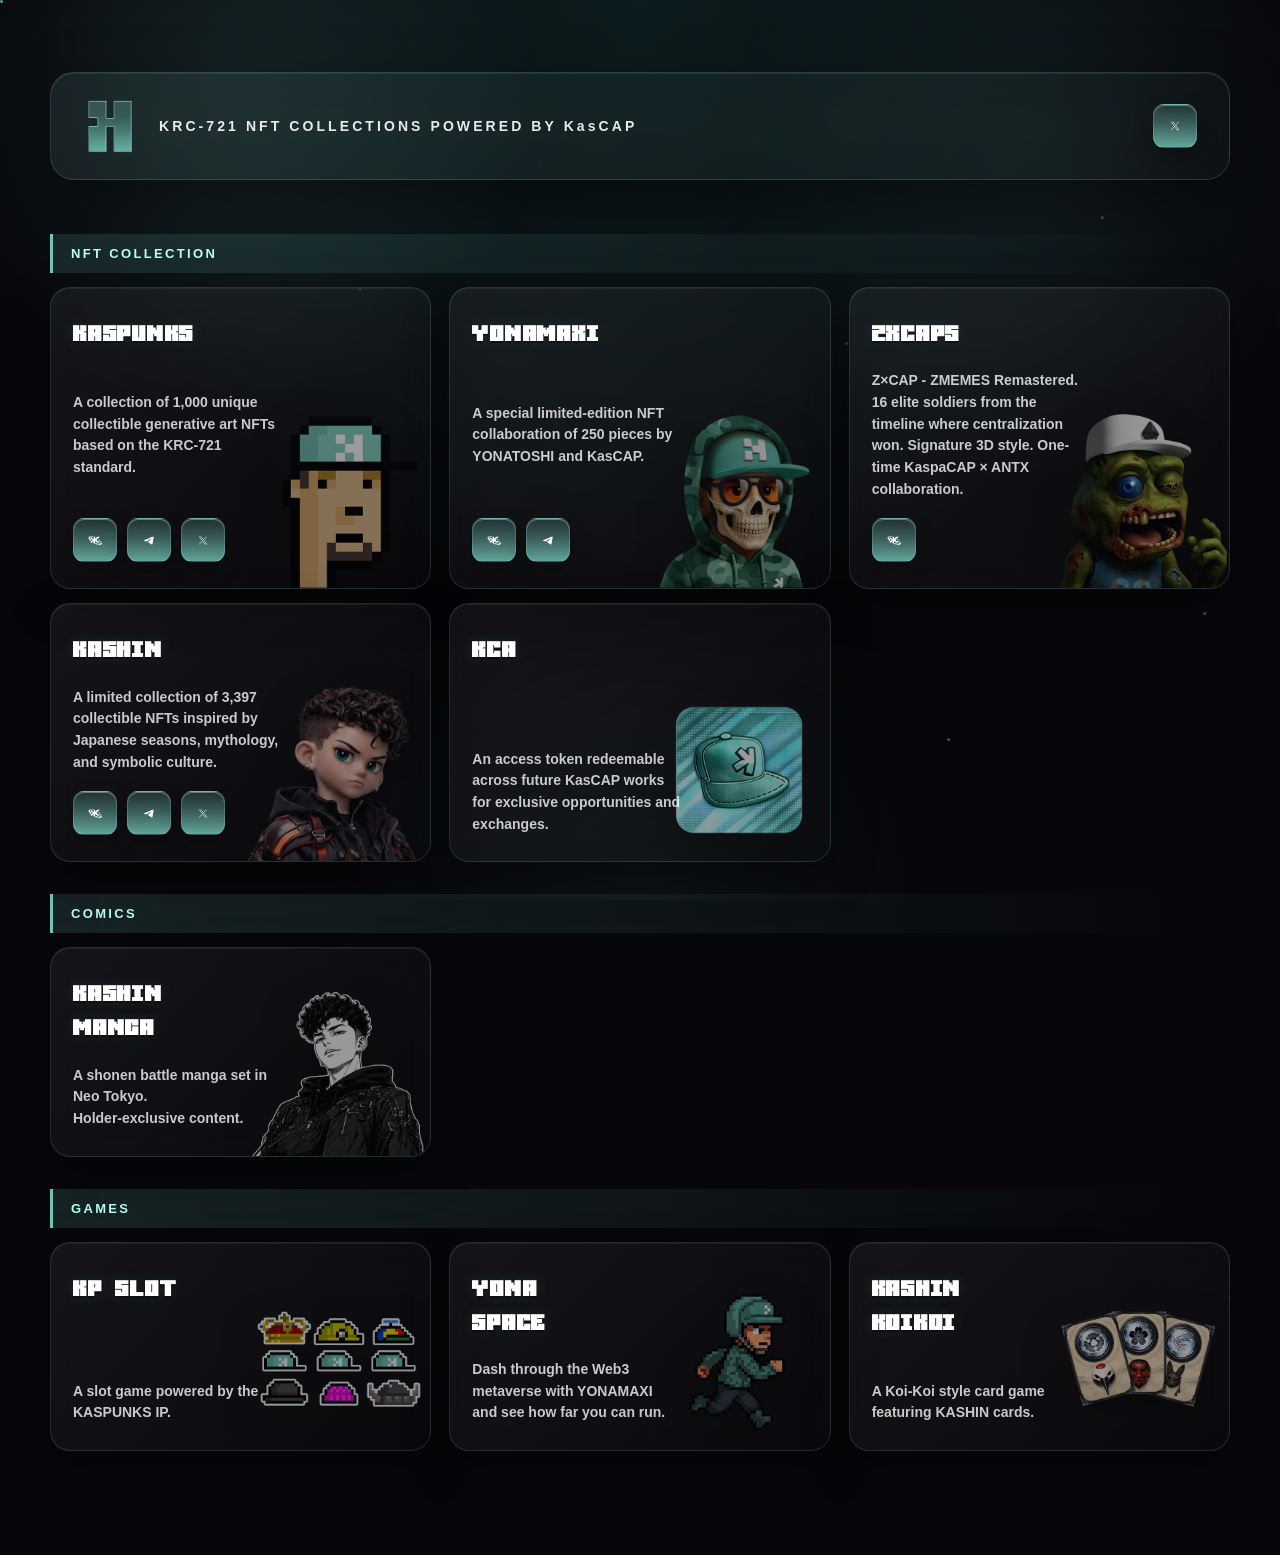
==== commit a0c1e793: "Add files via upload" ====
--- a/index.html
+++ b/index.html
@@ -1,47 +1,367 @@
 <!DOCTYPE html>
-<html lang="en">
+<html lang="ja">
+
 <head>
-  <meta charset="UTF-8" />
-  <meta name="viewport" content="width=device-width, initial-scale=1.0" />
-  <meta name="robots" content="noindex, nofollow" />
-
-  <title>KCA Holder Area | KasCAP</title>
-
-  <link rel="stylesheet" href="kca.css" />
-  <link rel="icon" type="image/png" href="../../favicon.png" />
+  <meta charset="UTF-8">
+  <meta name="viewport" content="width=device-width, initial-scale=1.0">
+
+  <title>KasCAP</title>
+
+  <link rel="stylesheet" href="style.css?v=1.0.1">
+  <link rel="icon" type="image/png" href="/favicon.png">
 </head>
 
 <body>
 
-  <main class="kca-page">
-
-    <header class="top-bar">
-      <a href="../../index.html" class="back-link">← Back</a>
-      <p class="kca-label">KCA HOLDER ONLY</p>
-    </header>
-
-    <section class="kca-auth">
-      <h1 class="kca-title">KCA</h1>
-
-      <div class="auth-card">
-        <h2>Holder Verification</h2>
-
-        <p>
-          Connect your KasWare Wallet to access the KCA holder-only page.
-        </p>
-
-        <button id="connectBtn" class="connect-btn">
-          Connect KasWare Wallet
-        </button>
-
-        <p id="statusText" class="status-text">
-          KCA holders only. Minimum required: 1 KCA.
-        </p>
-      </div>
+  <header class="hero-card clickable-card" data-href="projects/kascap/index.html" tabindex="0">
+
+    <img src="assets/logo/KasCAP.png" class="hero-logo" alt="KasCAP Logo">
+
+    <p class="hero-tagline">
+      KRC-721 NFT COLLECTIONS POWERED BY KasCAP
+    </p>
+
+    <a href="https://x.com/Kaspa_CAP" target="_blank" class="icon-btn hero-x-btn" aria-label="KasCAP X">
+      <img src="assets/link/x.png" alt="X">
+    </a>
+
+  </header>
+
+  <main>
+
+    <div class="section-label">
+      NFT COLLECTION
+    </div>
+
+    <section class="project-card clickable-card" data-href="projects/kaspunks/index.html" tabindex="0">
+      <div class="card-content">
+        <h2>KASPUNKS</h2>
+        <p>A collection of 1,000 unique collectible generative art NFTs based on the KRC-721 standard.</p>
+
+        <div class="link-group">
+          <a href="https://kaspa.com/nft/collections/KASPUNKS" target="_blank" class="icon-btn" aria-label="KasPunks KaspaCom">
+            <img src="assets/link/kaspacom.png" alt="KaspaCom">
+          </a>
+          <a href="https://t.me/kapunkscommunity" target="_blank" class="icon-btn" aria-label="KasPunks Telegram">
+            <img src="assets/link/telegram.png" alt="Telegram">
+          </a>
+          <a href="https://x.com/KasPunks" target="_blank" class="icon-btn" aria-label="KasPunks X">
+            <img src="assets/link/x.png" alt="X">
+          </a>
+        </div>
+      </div>
+
+      <img src="assets/projects/kaspunks.png" class="card-image" alt="KASPUNKS">
+    </section>
+
+    <section class="project-card clickable-card" data-href="projects/yonamaxi/index.html" tabindex="0">
+      <div class="card-content">
+        <h2>YONAMAXI</h2>
+        <p>A special limited-edition NFT collaboration of 250 pieces by YONATOSHI and KasCAP.</p>
+
+        <div class="link-group">
+          <a href="https://kaspa.com/nft/collections/YONAMAXI" target="_blank" class="icon-btn" aria-label="YonaMaxi KaspaCom">
+            <img src="assets/link/kaspacom.png" alt="KaspaCom">
+          </a>
+          <a href="https://t.me/kapunkscommunity/27911" target="_blank" class="icon-btn" aria-label="YonaMaxi Telegram">
+            <img src="assets/link/telegram.png" alt="Telegram">
+          </a>
+        </div>
+      </div>
+
+      <img src="assets/projects/yonamaxi.png" class="card-image" alt="YONAMAXI">
+    </section>
+
+    <section class="project-card clickable-card" data-href="projects/zxcaps/index.html" tabindex="0">
+      <div class="card-content">
+        <h2>ZXCAPS</h2>
+
+        <p>
+          Z×CAP - ZMEMES Remastered. 16 elite soldiers from the timeline where centralization won. Signature 3D style. One-time KaspaCAP × ANTX collaboration.
+        </p>
+
+        <div class="link-group">
+          <a href="https://kaspa.com/nft/collections/ZXCAPS" target="_blank" class="icon-btn" aria-label="ZXCAPS KaspaCom">
+            <img src="assets/link/kaspacom.png" alt="KaspaCom">
+          </a>
+        </div>
+      </div>
+
+      <img src="assets/projects/zxcaps.png" class="card-image" alt="ZXCAPS">
+    </section>
+
+    <section class="project-card clickable-card" data-href="projects/kashin/index.html" tabindex="0">
+      <div class="card-content">
+        <h2>KASHIN</h2>
+        <p>A limited collection of 3,397 collectible NFTs inspired by Japanese seasons, mythology, and symbolic culture.</p>
+
+        <div class="link-group">
+          <a href="https://kaspa.com/nft/collections/KASHIN" target="_blank" class="icon-btn" aria-label="KASHIN KaspaCom">
+            <img src="assets/link/kaspacom.png" alt="KaspaCom">
+          </a>
+          <a href="https://t.me/Kashin3397" target="_blank" class="icon-btn" aria-label="KASHIN Telegram">
+            <img src="assets/link/telegram.png" alt="Telegram">
+          </a>
+          <a href="https://x.com/KASHIN3397" target="_blank" class="icon-btn" aria-label="KASHIN X">
+            <img src="assets/link/x.png" alt="X">
+          </a>
+        </div>
+      </div>
+
+      <img src="assets/projects/kashin.png" class="card-image" alt="KASHIN">
+    </section>
+
+    <section class="project-card clickable-card" data-modal="kcaAccessModal" tabindex="0">
+      <div class="card-content">
+        <h2>KCA</h2>
+        <p>An access token redeemable across future KasCAP works for exclusive opportunities and exchanges.</p>
+      </div>
+
+      <img src="assets/projects/kca.png" class="card-image" alt="KCA">
+    </section>
+
+    <div class="section-label">
+      COMICS
+    </div>
+
+    <section class="project-card clickable-card" data-href="comics/index.html" tabindex="0">
+      <div class="card-content">
+        <h2>KASHIN<br>MANGA</h2>
+
+        <p>
+          A shonen battle manga set in Neo Tokyo.<br>
+          Holder-exclusive content.
+        </p>
+      </div>
+
+      <img src="assets/projects/kashin_m.png" class="card-image" alt="KASHIN MANGA">
+    </section>
+
+    <div class="section-label">
+      GAMES
+    </div>
+
+    <section class="project-card clickable-card" data-href="games/slot/index.html" tabindex="0">
+      <div class="card-content">
+        <h2>KP SLOT</h2>
+
+        <p>
+          A slot game powered by the KASPUNKS IP.
+        </p>
+      </div>
+
+      <img src="assets/projects/slot.png" class="card-image" alt="KP SLOT">
+    </section>
+
+    <section class="project-card clickable-card" data-href="games/space/index.html" tabindex="0">
+      <div class="card-content">
+        <h2>YONA<br>SPACE</h2>
+
+        <p>
+          Dash through the Web3 metaverse with YONAMAXI and see how far you can run.
+        </p>
+      </div>
+
+      <img src="assets/projects/yonamaxi_g.png" class="card-image" alt="YONA SPACE">
+    </section>
+
+    <section class="project-card clickable-card" data-href="games/koi/koi.html" tabindex="0">
+      <div class="card-content">
+        <h2>KASHIN<br>KOIKOI</h2>
+
+        <p>
+          A Koi-Koi style card game featuring KASHIN cards.
+        </p>
+      </div>
+
+      <img src="assets/projects/kashin_g.png" class="card-image" alt="KASHIN KOIKOI">
     </section>
 
   </main>
 
-  <script src="kca.js"></script>
+  <div id="kcaAccessModal" class="access-modal" aria-hidden="true">
+  <div class="access-panel">
+
+    <button class="access-close" type="button" aria-label="Close">×</button>
+
+    <h2>KCA</h2>
+
+    <p class="access-label">
+      HOLDER ONLY
+    </p>
+
+    <p class="access-text">
+      To access the KCA holder page,<br>
+      you must hold at least one KCA NFT.
+    </p>
+
+    <button id="kcaConnectBtn" class="access-connect-btn" type="button">
+      CONNECT WALLET
+    </button>
+
+    <p id="kcaStatusText" class="access-status">
+      Connect your wallet to verify your KCA holdings.
+    </p>
+
+  </div>
+</div>
+
+  <script>
+    const KCA_VERIFY_ENDPOINT = "https://kascap-auth.mr0834gogo.workers.dev/verify-kca";
+    const KCA_HOLDER_PAGE = "projects/kca/holder.html";
+
+    const clickableCards = document.querySelectorAll(".clickable-card");
+    const kcaModal = document.getElementById("kcaAccessModal");
+    const kcaConnectBtn = document.getElementById("kcaConnectBtn");
+    const kcaStatusText = document.getElementById("kcaStatusText");
+    const modalCloseBtn = document.querySelector(".access-close");
+
+    function openModal(modalId) {
+      const modal = document.getElementById(modalId);
+      if (!modal) return;
+
+      modal.classList.add("is-open");
+      modal.setAttribute("aria-hidden", "false");
+      document.body.classList.add("modal-open");
+    }
+
+    function closeModal() {
+      kcaModal.classList.remove("is-open");
+      kcaModal.setAttribute("aria-hidden", "true");
+      document.body.classList.remove("modal-open");
+    }
+
+    function setKcaStatus(message, type = "") {
+      kcaStatusText.textContent = message;
+      kcaStatusText.className = `access-status ${type}`;
+    }
+
+    async function getKaswareAddress() {
+      if (!window.kasware) {
+        throw new Error("KasWare Wallet was not found. Please install KasWare Wallet and try again.");
+      }
+
+      const accounts = await window.kasware.requestAccounts();
+
+      if (!accounts || !accounts.length) {
+        throw new Error("No wallet address was returned.");
+      }
+
+      return accounts[0];
+    }
+
+    async function verifyKcaHolder(address) {
+      const response = await fetch(KCA_VERIFY_ENDPOINT, {
+        method: "POST",
+        headers: {
+          "Content-Type": "application/json"
+        },
+        body: JSON.stringify({ address })
+      });
+
+      if (!response.ok) {
+        throw new Error("Verification failed. Please try again later.");
+      }
+
+      const data = await response.json();
+
+      if (data && data.ok === true && data.hasKca === true && data.token) {
+  sessionStorage.setItem("kcaAccessToken", data.token);
+  return true;
+}
+
+return false;
+    }
+
+    async function handleKcaConnect() {
+      try {
+        kcaConnectBtn.disabled = true;
+        setKcaStatus("Connecting wallet...", "loading");
+
+        const address = await getKaswareAddress();
+
+        setKcaStatus("Wallet connected. Checking KCA holdings...", "loading");
+
+        const isHolder = await verifyKcaHolder(address);
+
+        if (!isHolder) {
+          setKcaStatus("Access denied. This wallet does not hold KCA.", "error");
+          kcaConnectBtn.disabled = false;
+          return;
+        }
+
+        setKcaStatus("Access granted. Redirecting...", "success");
+
+        setTimeout(() => {
+          window.location.href = KCA_HOLDER_PAGE;
+        }, 700);
+
+      } catch (error) {
+        console.error(error);
+        setKcaStatus(error.message || "Something went wrong.", "error");
+        kcaConnectBtn.disabled = false;
+      }
+    }
+
+    clickableCards.forEach((card) => {
+      card.addEventListener("click", (event) => {
+        if (event.target.closest(".icon-btn")) return;
+
+        const modalId = card.dataset.modal;
+
+        if (modalId) {
+          card.classList.add("is-tapped");
+
+          setTimeout(() => {
+            card.classList.remove("is-tapped");
+            openModal(modalId);
+          }, 120);
+
+          return;
+        }
+
+        const href = card.dataset.href;
+        if (!href) return;
+
+        card.classList.add("is-tapped");
+
+        setTimeout(() => {
+          window.location.href = href;
+        }, 180);
+      });
+
+      card.addEventListener("keydown", (event) => {
+        if (event.key !== "Enter") return;
+
+        const modalId = card.dataset.modal;
+
+        if (modalId) {
+          openModal(modalId);
+          return;
+        }
+
+        const href = card.dataset.href;
+        if (href) window.location.href = href;
+      });
+    });
+
+    modalCloseBtn.addEventListener("click", closeModal);
+
+    kcaModal.addEventListener("click", (event) => {
+      if (event.target === kcaModal) {
+        closeModal();
+      }
+    });
+
+    document.addEventListener("keydown", (event) => {
+      if (event.key === "Escape" && kcaModal.classList.contains("is-open")) {
+        closeModal();
+      }
+    });
+
+    kcaConnectBtn.addEventListener("click", handleKcaConnect);
+  </script>
+
 </body>
+
 </html>
--- a/style.css
+++ b/style.css
@@ -0,0 +1,565 @@
+@font-face {
+  font-family: "Gamer";
+  src: url("assets/fonts/Gamer.ttf") format("truetype");
+}
+
+* {
+  margin: 0;
+  padding: 0;
+  box-sizing: border-box;
+}
+
+body {
+  position: relative;
+  min-height: 100vh;
+
+  background:
+    radial-gradient(circle at top, rgba(61, 217, 197, 0.10), transparent 36%),
+    #07070b;
+
+  color: white;
+
+  overflow-x: hidden;
+
+  font-family:
+    -apple-system,
+    BlinkMacSystemFont,
+    "Helvetica Neue",
+    Arial,
+    sans-serif;
+
+  padding: 24px;
+}
+
+/* =========================
+   FLOATING PARTICLES
+========================= */
+
+body::before,
+body::after {
+  content: "";
+  position: fixed;
+  inset: 0;
+  pointer-events: none;
+  z-index: 0;
+}
+
+body::before {
+  width: 3px;
+  height: 3px;
+  border-radius: 50%;
+  background: rgba(116, 198, 186, 0.8);
+
+  box-shadow:
+    8vw 12vh rgba(116, 198, 186, 0.5),
+    18vw 72vh rgba(116, 198, 186, 0.35),
+    28vw 32vh rgba(116, 198, 186, 0.45),
+    42vw 18vh rgba(116, 198, 186, 0.3),
+    54vw 64vh rgba(116, 198, 186, 0.4),
+    66vw 38vh rgba(116, 198, 186, 0.32),
+    74vw 82vh rgba(116, 198, 186, 0.42),
+    86vw 24vh rgba(116, 198, 186, 0.34),
+    94vw 68vh rgba(116, 198, 186, 0.44);
+
+  animation: particlesFloat 16s linear infinite;
+}
+
+body::after {
+  background:
+    radial-gradient(circle at 18% 12%, rgba(116, 198, 186, 0.12), transparent 24%),
+    radial-gradient(circle at 82% 18%, rgba(116, 198, 186, 0.08), transparent 26%),
+    radial-gradient(circle at 50% 100%, rgba(116, 198, 186, 0.06), transparent 28%);
+}
+
+@keyframes particlesFloat {
+  from {
+    transform: translateY(0);
+  }
+  to {
+    transform: translateY(-40px);
+  }
+}
+
+/* =========================
+   LAYOUT
+========================= */
+
+.hero-card,
+main {
+  position: relative;
+  z-index: 1;
+  width: min(1180px, 100%);
+  margin-left: auto;
+  margin-right: auto;
+}
+
+.hero-card {
+  margin-top: 48px;
+  margin-bottom: 36px;
+  padding: 26px 32px;
+
+  display: flex;
+  align-items: center;
+  gap: 22px;
+
+  border-radius: 24px;
+  border: 1px solid rgba(180, 255, 244, 0.14);
+
+  background:
+    linear-gradient(
+      135deg,
+      rgba(180, 255, 244, 0.08),
+      rgba(255, 255, 255, 0.02)
+    );
+
+  box-shadow:
+    0 18px 60px rgba(0, 0, 0, 0.42),
+    inset 0 1px 0 rgba(255, 255, 255, 0.08);
+
+  backdrop-filter: blur(18px);
+}
+
+.hero-logo {
+  width: 54px;
+  height: auto;
+  flex-shrink: 0;
+}
+
+.hero-tagline {
+  flex: 1;
+
+  color: rgba(255, 255, 255, 0.9);
+
+  font-size: 14px;
+  font-weight: 900;
+  letter-spacing: 0.22em;
+}
+
+.hero-x-btn {
+  margin-left: auto;
+}
+
+main {
+  display: grid;
+  grid-template-columns: repeat(3, 1fr);
+  gap: 14px 18px;
+  padding-bottom: 80px;
+}
+
+/* =========================
+   SECTION LABEL
+========================= */
+
+.section-label {
+  grid-column: 1 / -1;
+
+  margin-top: 18px;
+  padding: 12px 18px;
+
+  border-left: 3px solid #74c6ba;
+
+  background:
+    linear-gradient(
+      90deg,
+      rgba(116, 198, 186, 0.15),
+      transparent
+    );
+
+  color: #b8fff5;
+
+  font-size: 13px;
+  font-weight: 900;
+  letter-spacing: 0.18em;
+}
+
+/* =========================
+   PROJECT CARD
+========================= */
+
+.project-card {
+  position: relative;
+  overflow: hidden;
+
+  min-height: 196px;
+  padding: 26px 22px;
+
+  display: flex;
+  align-items: stretch;
+
+  border-radius: 20px;
+  border: 1px solid rgba(180, 255, 244, 0.13);
+
+  background:
+    linear-gradient(
+      135deg,
+      rgba(255, 255, 255, 0.06),
+      rgba(255, 255, 255, 0.015)
+    );
+
+  box-shadow:
+    0 16px 44px rgba(0, 0, 0, 0.34),
+    inset 0 1px 0 rgba(255, 255, 255, 0.06);
+
+  backdrop-filter: blur(14px);
+
+  transition:
+    transform 0.18s ease,
+    border-color 0.18s ease,
+    box-shadow 0.18s ease;
+}
+
+.project-card:hover {
+  transform: translateY(-3px);
+  border-color: rgba(116, 198, 186, 0.55);
+
+  box-shadow:
+    0 22px 60px rgba(0, 0, 0, 0.46),
+    0 0 0 1px rgba(116, 198, 186, 0.12);
+}
+
+.project-card.is-tapped {
+  transform: scale(0.98);
+}
+
+.clickable-card {
+  cursor: pointer;
+}
+
+.card-content {
+  position: relative;
+  z-index: 2;
+
+  width: 62%;
+  display: flex;
+  flex-direction: column;
+  justify-content: space-between;
+}
+
+.card-content h2 {
+  font-family: "Gamer", sans-serif;
+  font-size: 38px;
+  line-height: 0.9;
+  letter-spacing: 0.02em;
+
+  color: white;
+
+  text-shadow:
+    0 2px 0 rgba(0, 0, 0, 0.35),
+    0 0 16px rgba(116, 198, 186, 0.12);
+}
+
+.card-content p {
+  margin-top: 22px;
+
+  color: rgba(255, 255, 255, 0.78);
+
+  font-size: 14px;
+  font-weight: 700;
+  line-height: 1.55;
+}
+
+.card-image {
+  position: absolute;
+  right: 0;
+  bottom: 0;
+
+  width: 48%;
+  max-height: 100%;
+  object-fit: contain;
+  object-position: right bottom;
+
+  opacity: 0.58;
+
+  pointer-events: none;
+
+  filter:
+    drop-shadow(0 16px 24px rgba(0, 0, 0, 0.45));
+}
+
+.project-card:hover .card-image {
+  opacity: 0.72;
+}
+
+/* =========================
+   LINKS
+========================= */
+
+.link-group {
+  position: relative;
+  z-index: 3;
+
+  margin-top: 18px;
+
+  display: flex;
+  gap: 10px;
+  flex-wrap: wrap;
+}
+
+.icon-btn {
+  display: inline-flex;
+  align-items: center;
+  justify-content: center;
+
+  width: 44px;
+  height: 44px;
+
+  border-radius: 11px;
+  border: 1px solid rgba(180, 255, 244, 0.18);
+
+  background:
+    linear-gradient(
+      180deg,
+      rgba(116, 198, 186, 0.18) 0%,
+      rgba(116, 198, 186, 0.42) 45%,
+      rgba(116, 198, 186, 0.82) 100%
+    );
+
+  box-shadow:
+    0 8px 20px rgba(0, 0, 0, 0.3),
+    inset 0 1px 0 rgba(255, 255, 255, 0.34);
+
+  transition:
+    transform 0.16s ease,
+    filter 0.16s ease;
+}
+
+.icon-btn:hover {
+  transform: translateY(-2px);
+  filter: brightness(1.08);
+}
+
+.icon-btn img {
+  width: 24px;
+  height: 24px;
+  object-fit: contain;
+}
+
+/* =========================
+   MODAL / KCA ACCESS
+========================= */
+
+body.modal-open {
+  overflow: hidden;
+}
+
+.access-modal {
+  position: fixed;
+  inset: 0;
+  z-index: 9999;
+
+  display: none;
+  align-items: center;
+  justify-content: center;
+
+  padding: 24px;
+
+  background: rgba(0, 0, 0, 0.72);
+  backdrop-filter: blur(10px);
+}
+
+.access-modal.is-open {
+  display: flex;
+}
+
+.access-panel {
+  position: relative;
+
+  width: min(430px, 100%);
+  padding: 26px 28px 30px;
+
+  border-radius: 22px;
+  border: 1px solid rgba(116, 198, 186, 0.65);
+
+  background:
+    linear-gradient(
+      180deg,
+      rgba(29, 33, 38, 0.96),
+      rgba(12, 14, 18, 0.98)
+    );
+
+  color: white;
+  text-align: center;
+
+  box-shadow:
+    0 26px 80px rgba(0, 0, 0, 0.58),
+    inset 0 1px 0 rgba(255, 255, 255, 0.08);
+}
+
+.access-close {
+  position: absolute;
+  top: 14px;
+  right: 14px;
+
+  width: 32px;
+  height: 32px;
+
+  border: 0;
+  border-radius: 8px;
+
+  background: rgba(116, 198, 186, 0.62);
+
+  color: white;
+  font-size: 24px;
+  font-weight: 900;
+  line-height: 1;
+  cursor: pointer;
+}
+
+.access-label {
+  margin-top: 8px;
+
+  display: block;
+
+  background: none;
+  border: 0;
+  box-shadow: none;
+
+  color: #b8fff5;
+  font-size: 13px;
+  font-weight: 900;
+  letter-spacing: 0.18em;
+}
+
+.access-label::before {
+  content: "🔒 ";
+  letter-spacing: 0;
+}
+
+.access-panel h2 {
+  margin-top: 0;
+
+  font-family:
+    -apple-system,
+    BlinkMacSystemFont,
+    "Helvetica Neue",
+    Arial,
+    sans-serif;
+
+  font-size: 24px;
+  line-height: 1.1;
+  font-weight: 900;
+
+  color: white;
+}
+
+.access-text {
+  margin-top: 24px;
+
+  color: rgba(255, 255, 255, 0.88);
+  font-size: 15px;
+  font-weight: 500;
+  line-height: 1.7;
+}
+
+.access-connect-btn {
+  width: 100%;
+  min-height: 42px;
+  margin-top: 22px;
+
+  border-radius: 0;
+  border: 1px solid rgba(180, 255, 244, 0.72);
+
+  background: transparent;
+
+  color: #ffffff;
+  font-size: 13px;
+  font-weight: 900;
+  letter-spacing: 0.18em;
+  text-transform: uppercase;
+
+  cursor: pointer;
+
+  box-shadow: none;
+}
+
+.access-connect-btn:hover {
+  background: rgba(116, 198, 186, 0.12);
+}
+
+.access-connect-btn:disabled {
+  opacity: 0.6;
+  cursor: not-allowed;
+}
+
+.access-status {
+  margin-top: 18px;
+
+  color: rgba(255, 255, 255, 0.7);
+  font-size: 13px;
+  font-weight: 400;
+  line-height: 1.6;
+}
+
+.access-status.loading {
+  color: #b8fff5;
+}
+
+.access-status.success {
+  color: #74c6ba;
+}
+
+.access-status.error {
+  color: #ff8a8a;
+}
+
+/* =========================
+   RESPONSIVE
+========================= */
+
+@media (max-width: 980px) {
+  main {
+    grid-template-columns: repeat(2, 1fr);
+  }
+
+  .hero-card {
+    margin-top: 28px;
+  }
+}
+
+@media (max-width: 640px) {
+  body {
+    padding: 18px;
+  }
+
+  main {
+    grid-template-columns: 1fr;
+  }
+
+  .hero-card {
+    padding: 22px 20px;
+    border-radius: 20px;
+  }
+
+  .hero-logo {
+    width: 48px;
+  }
+
+  .hero-tagline {
+    font-size: 11px;
+    letter-spacing: 0.14em;
+  }
+
+  .project-card {
+    min-height: 188px;
+  }
+
+  .card-content {
+    width: 64%;
+  }
+
+  .card-content h2 {
+    font-size: 34px;
+  }
+
+  .card-content p {
+    font-size: 13px;
+  }
+
+  .card-image {
+    width: 50%;
+  }
+
+  .access-panel {
+    padding: 30px 22px 26px;
+  }
+}
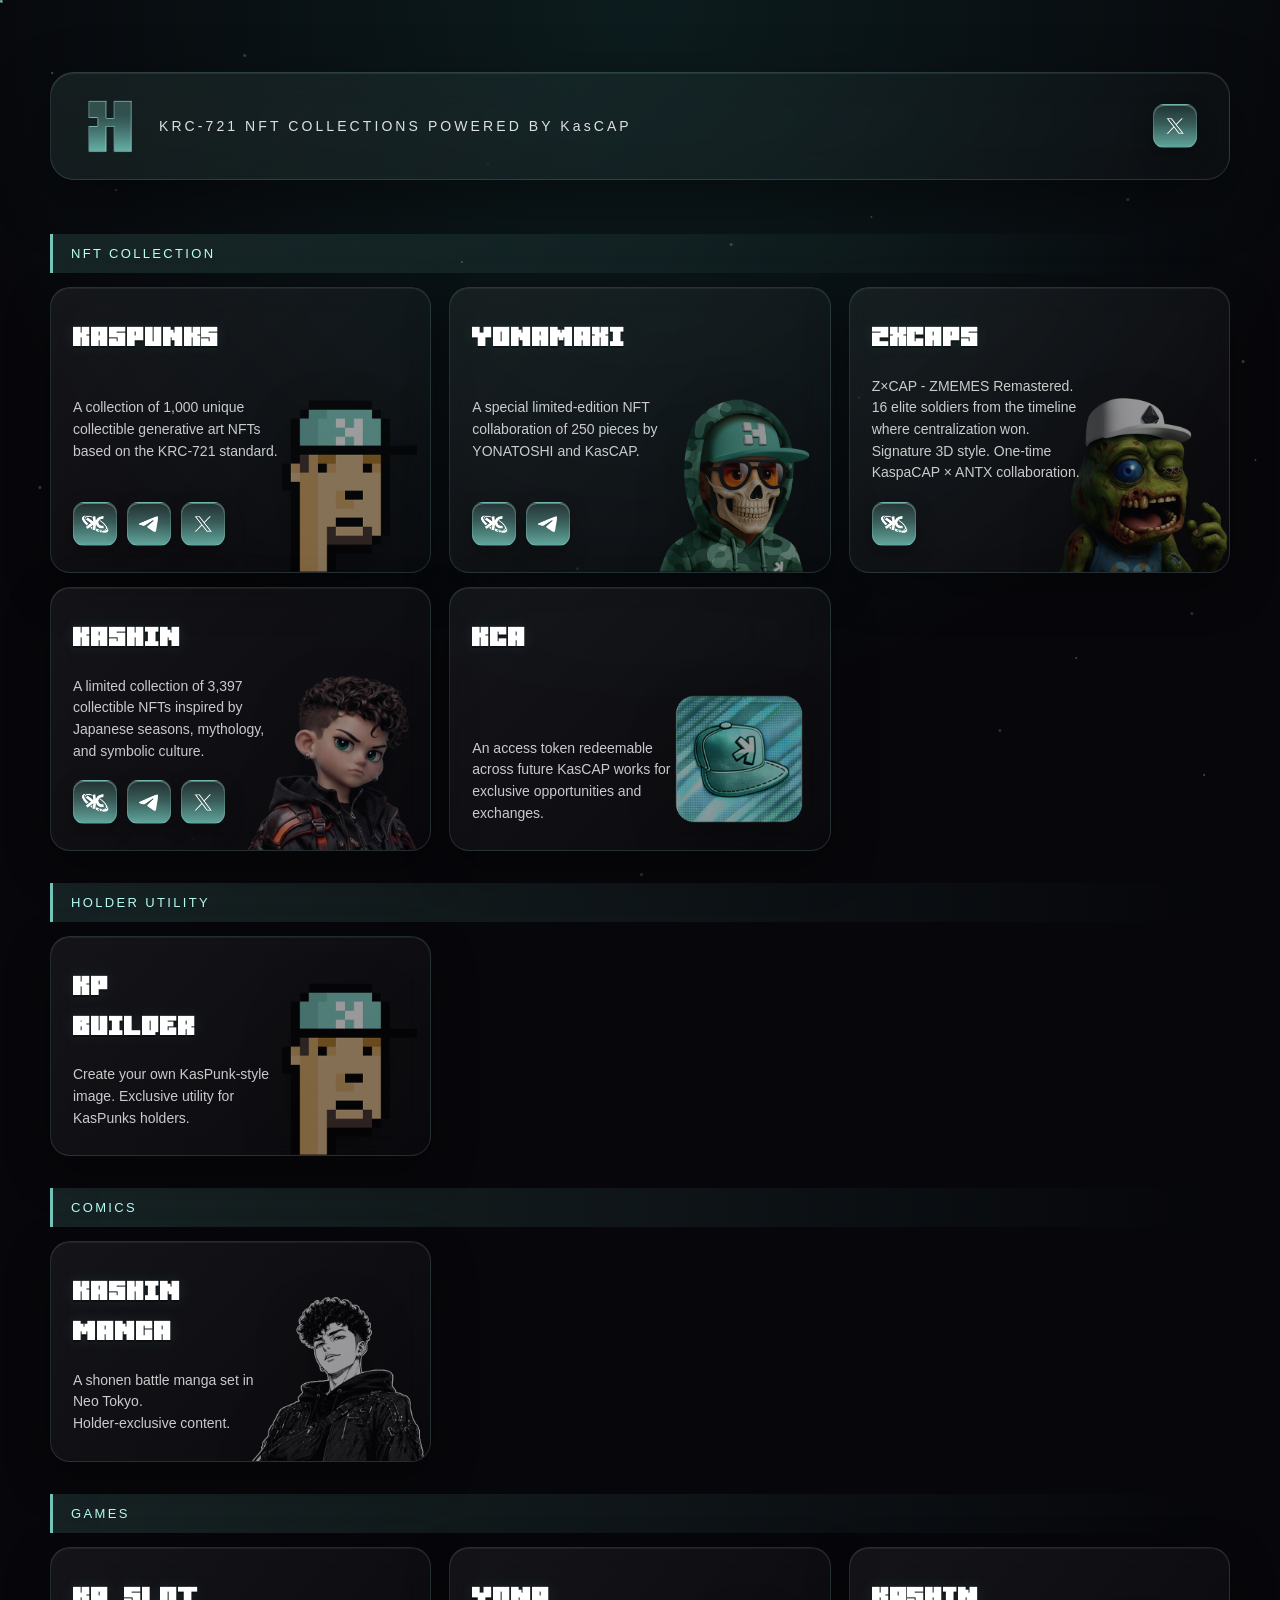
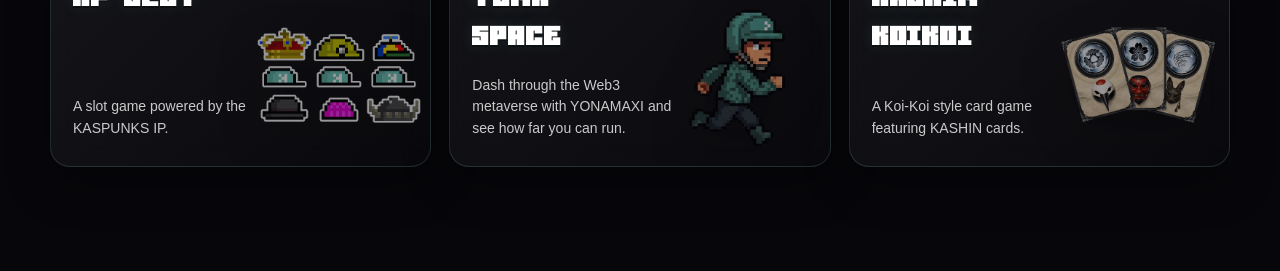
==== commit cd0177cc: "Add files via upload" ====
--- a/index.html
+++ b/index.html
@@ -14,7 +14,6 @@
 <body>
 
   <header class="hero-card clickable-card" data-href="projects/kascap/index.html" tabindex="0">
-
     <img src="assets/logo/KasCAP.png" class="hero-logo" alt="KasCAP Logo">
 
     <p class="hero-tagline">
@@ -24,14 +23,11 @@
     <a href="https://x.com/Kaspa_CAP" target="_blank" class="icon-btn hero-x-btn" aria-label="KasCAP X">
       <img src="assets/link/x.png" alt="X">
     </a>
-
   </header>
 
   <main>
 
-    <div class="section-label">
-      NFT COLLECTION
-    </div>
+    <div class="section-label">NFT COLLECTION</div>
 
     <section class="project-card clickable-card" data-href="projects/kaspunks/index.html" tabindex="0">
       <div class="card-content">
@@ -75,10 +71,7 @@
     <section class="project-card clickable-card" data-href="projects/zxcaps/index.html" tabindex="0">
       <div class="card-content">
         <h2>ZXCAPS</h2>
-
-        <p>
-          Z×CAP - ZMEMES Remastered. 16 elite soldiers from the timeline where centralization won. Signature 3D style. One-time KaspaCAP × ANTX collaboration.
-        </p>
+        <p>Z×CAP - ZMEMES Remastered. 16 elite soldiers from the timeline where centralization won. Signature 3D style. One-time KaspaCAP × ANTX collaboration.</p>
 
         <div class="link-group">
           <a href="https://kaspa.com/nft/collections/ZXCAPS" target="_blank" class="icon-btn" aria-label="ZXCAPS KaspaCom">
@@ -120,14 +113,23 @@
       <img src="assets/projects/kca.png" class="card-image" alt="KCA">
     </section>
 
-    <div class="section-label">
-      COMICS
-    </div>
+
+    <div class="section-label">HOLDER UTILITY</div>
+
+    <section class="project-card clickable-card" data-modal="kpBuilderAccessModal" tabindex="0">
+      <div class="card-content">
+        <h2>KP<br>BUILDER</h2>
+        <p>Create your own KasPunk-style image. Exclusive utility for KasPunks holders.</p>
+      </div>
+
+      <img src="assets/projects/kaspunks.png" class="card-image" alt="KP Builder">
+    </section>
+
+    <div class="section-label">COMICS</div>
 
     <section class="project-card clickable-card" data-href="comics/index.html" tabindex="0">
       <div class="card-content">
         <h2>KASHIN<br>MANGA</h2>
-
         <p>
           A shonen battle manga set in Neo Tokyo.<br>
           Holder-exclusive content.
@@ -137,84 +139,102 @@
       <img src="assets/projects/kashin_m.png" class="card-image" alt="KASHIN MANGA">
     </section>
 
-    <div class="section-label">
-      GAMES
+    <div class="section-label">GAMES</div>
+
+    <section class="project-card clickable-card" data-href="games/slot/index.html" tabindex="0">
+      <div class="card-content">
+        <h2>KP SLOT</h2>
+        <p>A slot game powered by the KASPUNKS IP.</p>
+      </div>
+
+      <img src="assets/projects/slot.png" class="card-image" alt="KP SLOT">
+    </section>
+
+    <section class="project-card clickable-card" data-href="games/space/index.html" tabindex="0">
+      <div class="card-content">
+        <h2>YONA<br>SPACE</h2>
+        <p>Dash through the Web3 metaverse with YONAMAXI and see how far you can run.</p>
+      </div>
+
+      <img src="assets/projects/yonamaxi_g.png" class="card-image" alt="YONA SPACE">
+    </section>
+
+    <section class="project-card clickable-card" data-href="games/koi/koi.html" tabindex="0">
+      <div class="card-content">
+        <h2>KASHIN<br>KOIKOI</h2>
+        <p>A Koi-Koi style card game featuring KASHIN cards.</p>
+      </div>
+
+      <img src="assets/projects/kashin_g.png" class="card-image" alt="KASHIN KOIKOI">
+    </section>
+
+  </main>
+
+  <div id="kcaAccessModal" class="access-modal" aria-hidden="true">
+    <div class="access-panel">
+      <button class="access-close" type="button" aria-label="Close">×</button>
+
+      <h2>KCA</h2>
+
+      <p class="access-label">HOLDER ONLY</p>
+
+      <p class="access-text">
+        To access the KCA holder page,<br>
+        you must hold at least one KCA NFT.
+      </p>
+
+      <button id="kcaConnectBtn" class="access-connect-btn" type="button">
+        CONNECT WALLET
+      </button>
+
+      <p id="kcaStatusText" class="access-status">
+        Connect your wallet to verify your KCA holdings.
+      </p>
     </div>
-
-    <section class="project-card clickable-card" data-href="games/slot/index.html" tabindex="0">
-      <div class="card-content">
-        <h2>KP SLOT</h2>
-
-        <p>
-          A slot game powered by the KASPUNKS IP.
-        </p>
-      </div>
-
-      <img src="assets/projects/slot.png" class="card-image" alt="KP SLOT">
-    </section>
-
-    <section class="project-card clickable-card" data-href="games/space/index.html" tabindex="0">
-      <div class="card-content">
-        <h2>YONA<br>SPACE</h2>
-
-        <p>
-          Dash through the Web3 metaverse with YONAMAXI and see how far you can run.
-        </p>
-      </div>
-
-      <img src="assets/projects/yonamaxi_g.png" class="card-image" alt="YONA SPACE">
-    </section>
-
-    <section class="project-card clickable-card" data-href="games/koi/koi.html" tabindex="0">
-      <div class="card-content">
-        <h2>KASHIN<br>KOIKOI</h2>
-
-        <p>
-          A Koi-Koi style card game featuring KASHIN cards.
-        </p>
-      </div>
-
-      <img src="assets/projects/kashin_g.png" class="card-image" alt="KASHIN KOIKOI">
-    </section>
-
-  </main>
-
-  <div id="kcaAccessModal" class="access-modal" aria-hidden="true">
-  <div class="access-panel">
-
-    <button class="access-close" type="button" aria-label="Close">×</button>
-
-    <h2>KCA</h2>
-
-    <p class="access-label">
-      HOLDER ONLY
-    </p>
-
-    <p class="access-text">
-      To access the KCA holder page,<br>
-      you must hold at least one KCA NFT.
-    </p>
-
-    <button id="kcaConnectBtn" class="access-connect-btn" type="button">
-      CONNECT WALLET
-    </button>
-
-    <p id="kcaStatusText" class="access-status">
-      Connect your wallet to verify your KCA holdings.
-    </p>
-
   </div>
-</div>
+
+
+  <div id="kpBuilderAccessModal" class="access-modal" aria-hidden="true">
+    <div class="access-panel">
+      <button class="access-close" type="button" aria-label="Close">×</button>
+
+      <h2>KP Builder</h2>
+
+      <p class="access-label">KASPUNKS HOLDER ONLY</p>
+
+      <p class="access-text">
+        To access KP Builder,<br>
+        you must hold at least one KASPUNKS NFT.
+      </p>
+
+      <button id="kpBuilderConnectBtn" class="access-connect-btn" type="button">
+        CONNECT WALLET
+      </button>
+
+      <p id="kpBuilderStatusText" class="access-status">
+        Connect your wallet to verify your KASPUNKS holdings.
+      </p>
+    </div>
+  </div>
 
   <script>
     const KCA_VERIFY_ENDPOINT = "https://kascap-auth.mr0834gogo.workers.dev/verify-kca";
     const KCA_HOLDER_PAGE = "projects/kca/holder.html";
 
+    const KP_BUILDER_VERIFY_ENDPOINT = "https://kascap-auth.mr0834gogo.workers.dev/verify-kaspunks";
+    const KP_BUILDER_PAGE = "builder/builder.html";
+
     const clickableCards = document.querySelectorAll(".clickable-card");
+    const accessModals = document.querySelectorAll(".access-modal");
+    const modalCloseBtns = document.querySelectorAll(".access-close");
+
     const kcaModal = document.getElementById("kcaAccessModal");
     const kcaConnectBtn = document.getElementById("kcaConnectBtn");
     const kcaStatusText = document.getElementById("kcaStatusText");
-    const modalCloseBtn = document.querySelector(".access-close");
+
+    const kpBuilderModal = document.getElementById("kpBuilderAccessModal");
+    const kpBuilderConnectBtn = document.getElementById("kpBuilderConnectBtn");
+    const kpBuilderStatusText = document.getElementById("kpBuilderStatusText");
 
     function openModal(modalId) {
       const modal = document.getElementById(modalId);
@@ -226,14 +246,18 @@
     }
 
     function closeModal() {
-      kcaModal.classList.remove("is-open");
-      kcaModal.setAttribute("aria-hidden", "true");
+      accessModals.forEach((modal) => {
+        modal.classList.remove("is-open");
+        modal.setAttribute("aria-hidden", "true");
+      });
+
       document.body.classList.remove("modal-open");
     }
 
-    function setKcaStatus(message, type = "") {
-      kcaStatusText.textContent = message;
-      kcaStatusText.className = `access-status ${type}`;
+    function setStatus(target, message, type = "") {
+      if (!target) return;
+      target.textContent = message;
+      target.className = `access-status ${type}`;
     }
 
     async function getKaswareAddress() {
@@ -266,31 +290,81 @@
       const data = await response.json();
 
       if (data && data.ok === true && data.hasKca === true && data.token) {
-  sessionStorage.setItem("kcaAccessToken", data.token);
-  return true;
-}
-
-return false;
+        sessionStorage.setItem("kcaAccessToken", data.token);
+        return true;
+      }
+
+      return false;
+    }
+
+    function hasKaspunksAccess(data) {
+      if (!data || data.ok !== true) return false;
+
+      const directFlags = [
+        data.hasKaspunks,
+        data.hasKasPunks,
+        data.hasKASPUNKS,
+        data.hasKaspunksNft,
+        data.hasKaspunksNFT,
+        data.hasAccess
+      ];
+
+      if (directFlags.some(Boolean)) return true;
+
+      const countValues = [
+        data.count,
+        data.balance,
+        data.kaspunksCount,
+        data.kasPunksCount,
+        data.KASPUNKS,
+        data?.collections?.KASPUNKS,
+        data?.collections?.kaspunks,
+        data?.holdings?.KASPUNKS,
+        data?.holdings?.kaspunks
+      ];
+
+      return countValues.some((value) => Number(value) >= 1);
+    }
+
+    async function verifyKaspunksHolder(address) {
+      const response = await fetch(KP_BUILDER_VERIFY_ENDPOINT, {
+        method: "POST",
+        headers: {
+          "Content-Type": "application/json"
+        },
+        body: JSON.stringify({ address })
+      });
+
+      if (!response.ok) {
+        throw new Error("Verification failed. Please try again later.");
+      }
+
+      const data = await response.json();
+
+      if (!hasKaspunksAccess(data)) return false;
+
+      sessionStorage.setItem("kpBuilderAccessToken", data.token || `kp-builder-${Date.now()}`);
+      return true;
     }
 
     async function handleKcaConnect() {
       try {
         kcaConnectBtn.disabled = true;
-        setKcaStatus("Connecting wallet...", "loading");
+        setStatus(kcaStatusText, "Connecting wallet...", "loading");
 
         const address = await getKaswareAddress();
 
-        setKcaStatus("Wallet connected. Checking KCA holdings...", "loading");
+        setStatus(kcaStatusText, "Wallet connected. Checking KCA holdings...", "loading");
 
         const isHolder = await verifyKcaHolder(address);
 
         if (!isHolder) {
-          setKcaStatus("Access denied. This wallet does not hold KCA.", "error");
+          setStatus(kcaStatusText, "Access denied. This wallet does not hold KCA.", "error");
           kcaConnectBtn.disabled = false;
           return;
         }
 
-        setKcaStatus("Access granted. Redirecting...", "success");
+        setStatus(kcaStatusText, "Access granted. Redirecting...", "success");
 
         setTimeout(() => {
           window.location.href = KCA_HOLDER_PAGE;
@@ -298,8 +372,38 @@
 
       } catch (error) {
         console.error(error);
-        setKcaStatus(error.message || "Something went wrong.", "error");
+        setStatus(kcaStatusText, error.message || "Something went wrong.", "error");
         kcaConnectBtn.disabled = false;
+      }
+    }
+
+    async function handleKpBuilderConnect() {
+      try {
+        kpBuilderConnectBtn.disabled = true;
+        setStatus(kpBuilderStatusText, "Connecting wallet...", "loading");
+
+        const address = await getKaswareAddress();
+
+        setStatus(kpBuilderStatusText, "Wallet connected. Checking KASPUNKS holdings...", "loading");
+
+        const isHolder = await verifyKaspunksHolder(address);
+
+        if (!isHolder) {
+          setStatus(kpBuilderStatusText, "Access denied. This wallet does not hold KASPUNKS.", "error");
+          kpBuilderConnectBtn.disabled = false;
+          return;
+        }
+
+        setStatus(kpBuilderStatusText, "Access granted. Redirecting...", "success");
+
+        setTimeout(() => {
+          window.location.href = KP_BUILDER_PAGE;
+        }, 700);
+
+      } catch (error) {
+        console.error(error);
+        setStatus(kpBuilderStatusText, error.message || "Something went wrong.", "error");
+        kpBuilderConnectBtn.disabled = false;
       }
     }
 
@@ -334,7 +438,6 @@
         if (event.key !== "Enter") return;
 
         const modalId = card.dataset.modal;
-
         if (modalId) {
           openModal(modalId);
           return;
@@ -345,21 +448,22 @@
       });
     });
 
-    modalCloseBtn.addEventListener("click", closeModal);
-
-    kcaModal.addEventListener("click", (event) => {
-      if (event.target === kcaModal) {
-        closeModal();
-      }
+    modalCloseBtns.forEach((button) => {
+      button.addEventListener("click", closeModal);
     });
 
+    accessModals.forEach((modal) => {
+      modal.addEventListener("click", (event) => {
+        if (event.target === modal) closeModal();
+      });
+    });
+
     document.addEventListener("keydown", (event) => {
-      if (event.key === "Escape" && kcaModal.classList.contains("is-open")) {
-        closeModal();
-      }
+      if (event.key === "Escape") closeModal();
     });
 
     kcaConnectBtn.addEventListener("click", handleKcaConnect);
+    kpBuilderConnectBtn.addEventListener("click", handleKpBuilderConnect);
   </script>
 
 </body>
--- a/style.css
+++ b/style.css
@@ -18,7 +18,6 @@
     #07070b;
 
   color: white;
-
   overflow-x: hidden;
 
   font-family:
@@ -39,44 +38,104 @@
 body::after {
   content: "";
   position: fixed;
-  inset: 0;
   pointer-events: none;
   z-index: 0;
+  top: 0;
+  left: 0;
+  border-radius: 50%;
 }
 
 body::before {
+  width: 2px;
+  height: 2px;
+
+  background: rgba(116, 198, 186, 0.72);
+
+  box-shadow:
+    4vw 8vh rgba(116,198,186,.48),
+    9vw 21vh rgba(255,255,255,.22),
+    13vw 76vh rgba(116,198,186,.34),
+    18vw 43vh rgba(180,255,244,.32),
+    22vw 12vh rgba(116,198,186,.42),
+    27vw 88vh rgba(255,255,255,.20),
+    31vw 57vh rgba(116,198,186,.36),
+    36vw 29vh rgba(180,255,244,.28),
+    41vw 69vh rgba(116,198,186,.44),
+    47vw 16vh rgba(255,255,255,.24),
+    52vw 82vh rgba(116,198,186,.30),
+    58vw 39vh rgba(180,255,244,.34),
+    63vw 91vh rgba(116,198,186,.38),
+    68vw 24vh rgba(255,255,255,.22),
+    74vw 61vh rgba(116,198,186,.46),
+    79vw 11vh rgba(180,255,244,.30),
+    84vw 73vh rgba(116,198,186,.36),
+    89vw 36vh rgba(255,255,255,.18),
+    94vw 86vh rgba(116,198,186,.42),
+    98vw 51vh rgba(180,255,244,.26);
+
+  animation: particleDriftA 9s linear infinite;
+}
+
+body::after {
   width: 3px;
   height: 3px;
-  border-radius: 50%;
-  background: rgba(116, 198, 186, 0.8);
+
+  background: rgba(180, 255, 244, 0.46);
 
   box-shadow:
-    8vw 12vh rgba(116, 198, 186, 0.5),
-    18vw 72vh rgba(116, 198, 186, 0.35),
-    28vw 32vh rgba(116, 198, 186, 0.45),
-    42vw 18vh rgba(116, 198, 186, 0.3),
-    54vw 64vh rgba(116, 198, 186, 0.4),
-    66vw 38vh rgba(116, 198, 186, 0.32),
-    74vw 82vh rgba(116, 198, 186, 0.42),
-    86vw 24vh rgba(116, 198, 186, 0.34),
-    94vw 68vh rgba(116, 198, 186, 0.44);
-
-  animation: particlesFloat 16s linear infinite;
-}
-
-body::after {
-  background:
-    radial-gradient(circle at 18% 12%, rgba(116, 198, 186, 0.12), transparent 24%),
-    radial-gradient(circle at 82% 18%, rgba(116, 198, 186, 0.08), transparent 26%),
-    radial-gradient(circle at 50% 100%, rgba(116, 198, 186, 0.06), transparent 28%);
-}
-
-@keyframes particlesFloat {
-  from {
-    transform: translateY(0);
-  }
-  to {
-    transform: translateY(-40px);
+    3vw 54vh rgba(180,255,244,.24),
+    8vw 34vh rgba(116,198,186,.28),
+    15vw 93vh rgba(255,255,255,.18),
+    19vw 6vh rgba(116,198,186,.30),
+    26vw 48vh rgba(180,255,244,.22),
+    32vw 79vh rgba(116,198,186,.26),
+    38vw 18vh rgba(255,255,255,.20),
+    45vw 63vh rgba(116,198,186,.32),
+    50vw 97vh rgba(180,255,244,.18),
+    57vw 27vh rgba(255,255,255,.20),
+    61vw 70vh rgba(116,198,186,.24),
+    67vw 44vh rgba(180,255,244,.28),
+    72vw 14vh rgba(116,198,186,.30),
+    78vw 81vh rgba(255,255,255,.16),
+    83vw 52vh rgba(180,255,244,.24),
+    88vw 22vh rgba(116,198,186,.28),
+    93vw 68vh rgba(255,255,255,.16),
+    97vw 40vh rgba(116,198,186,.32);
+
+  animation: particleDriftB 13s linear infinite;
+}
+
+@keyframes particleDriftA {
+  0% {
+    transform: translate3d(0, 0, 0);
+    opacity: .82;
+  }
+
+  50% {
+    transform: translate3d(22px, -110px, 0);
+    opacity: .48;
+  }
+
+  100% {
+    transform: translate3d(-12px, -220px, 0);
+    opacity: .82;
+  }
+}
+
+@keyframes particleDriftB {
+  0% {
+    transform: translate3d(0, 0, 0);
+    opacity: .52;
+  }
+
+  50% {
+    transform: translate3d(-34px, -140px, 0);
+    opacity: .86;
+  }
+
+  100% {
+    transform: translate3d(18px, -280px, 0);
+    opacity: .52;
   }
 }
 
@@ -128,10 +187,10 @@
 .hero-tagline {
   flex: 1;
 
-  color: rgba(255, 255, 255, 0.9);
+  color: rgba(255, 255, 255, 0.86);
 
   font-size: 14px;
-  font-weight: 900;
+  font-weight: 400;
   letter-spacing: 0.22em;
 }
 
@@ -168,7 +227,7 @@
   color: #b8fff5;
 
   font-size: 13px;
-  font-weight: 900;
+  font-weight: 500;
   letter-spacing: 0.18em;
 }
 
@@ -237,8 +296,8 @@
 
 .card-content h2 {
   font-family: "Gamer", sans-serif;
-  font-size: 38px;
-  line-height: 0.9;
+  font-size: 46px;
+  line-height: 0.86;
   letter-spacing: 0.02em;
 
   color: white;
@@ -254,7 +313,7 @@
   color: rgba(255, 255, 255, 0.78);
 
   font-size: 14px;
-  font-weight: 700;
+  font-weight: 400;
   line-height: 1.55;
 }
 
@@ -269,7 +328,6 @@
   object-position: right bottom;
 
   opacity: 0.58;
-
   pointer-events: none;
 
   filter:
@@ -329,8 +387,8 @@
 }
 
 .icon-btn img {
-  width: 24px;
-  height: 24px;
+  width: 48px;
+  height: 48px;
   object-fit: contain;
 }
 
@@ -400,7 +458,7 @@
 
   color: white;
   font-size: 24px;
-  font-weight: 900;
+  font-weight: 500;
   line-height: 1;
   cursor: pointer;
 }
@@ -416,7 +474,7 @@
 
   color: #b8fff5;
   font-size: 13px;
-  font-weight: 900;
+  font-weight: 500;
   letter-spacing: 0.18em;
 }
 
@@ -437,7 +495,7 @@
 
   font-size: 24px;
   line-height: 1.1;
-  font-weight: 900;
+  font-weight: 500;
 
   color: white;
 }
@@ -447,7 +505,7 @@
 
   color: rgba(255, 255, 255, 0.88);
   font-size: 15px;
-  font-weight: 500;
+  font-weight: 400;
   line-height: 1.7;
 }
 
@@ -463,7 +521,7 @@
 
   color: #ffffff;
   font-size: 13px;
-  font-weight: 900;
+  font-weight: 500;
   letter-spacing: 0.18em;
   text-transform: uppercase;
 
@@ -548,11 +606,12 @@
   }
 
   .card-content h2 {
-    font-size: 34px;
+    font-size: 40px;
   }
 
   .card-content p {
     font-size: 13px;
+    font-weight: 400;
   }
 
   .card-image {
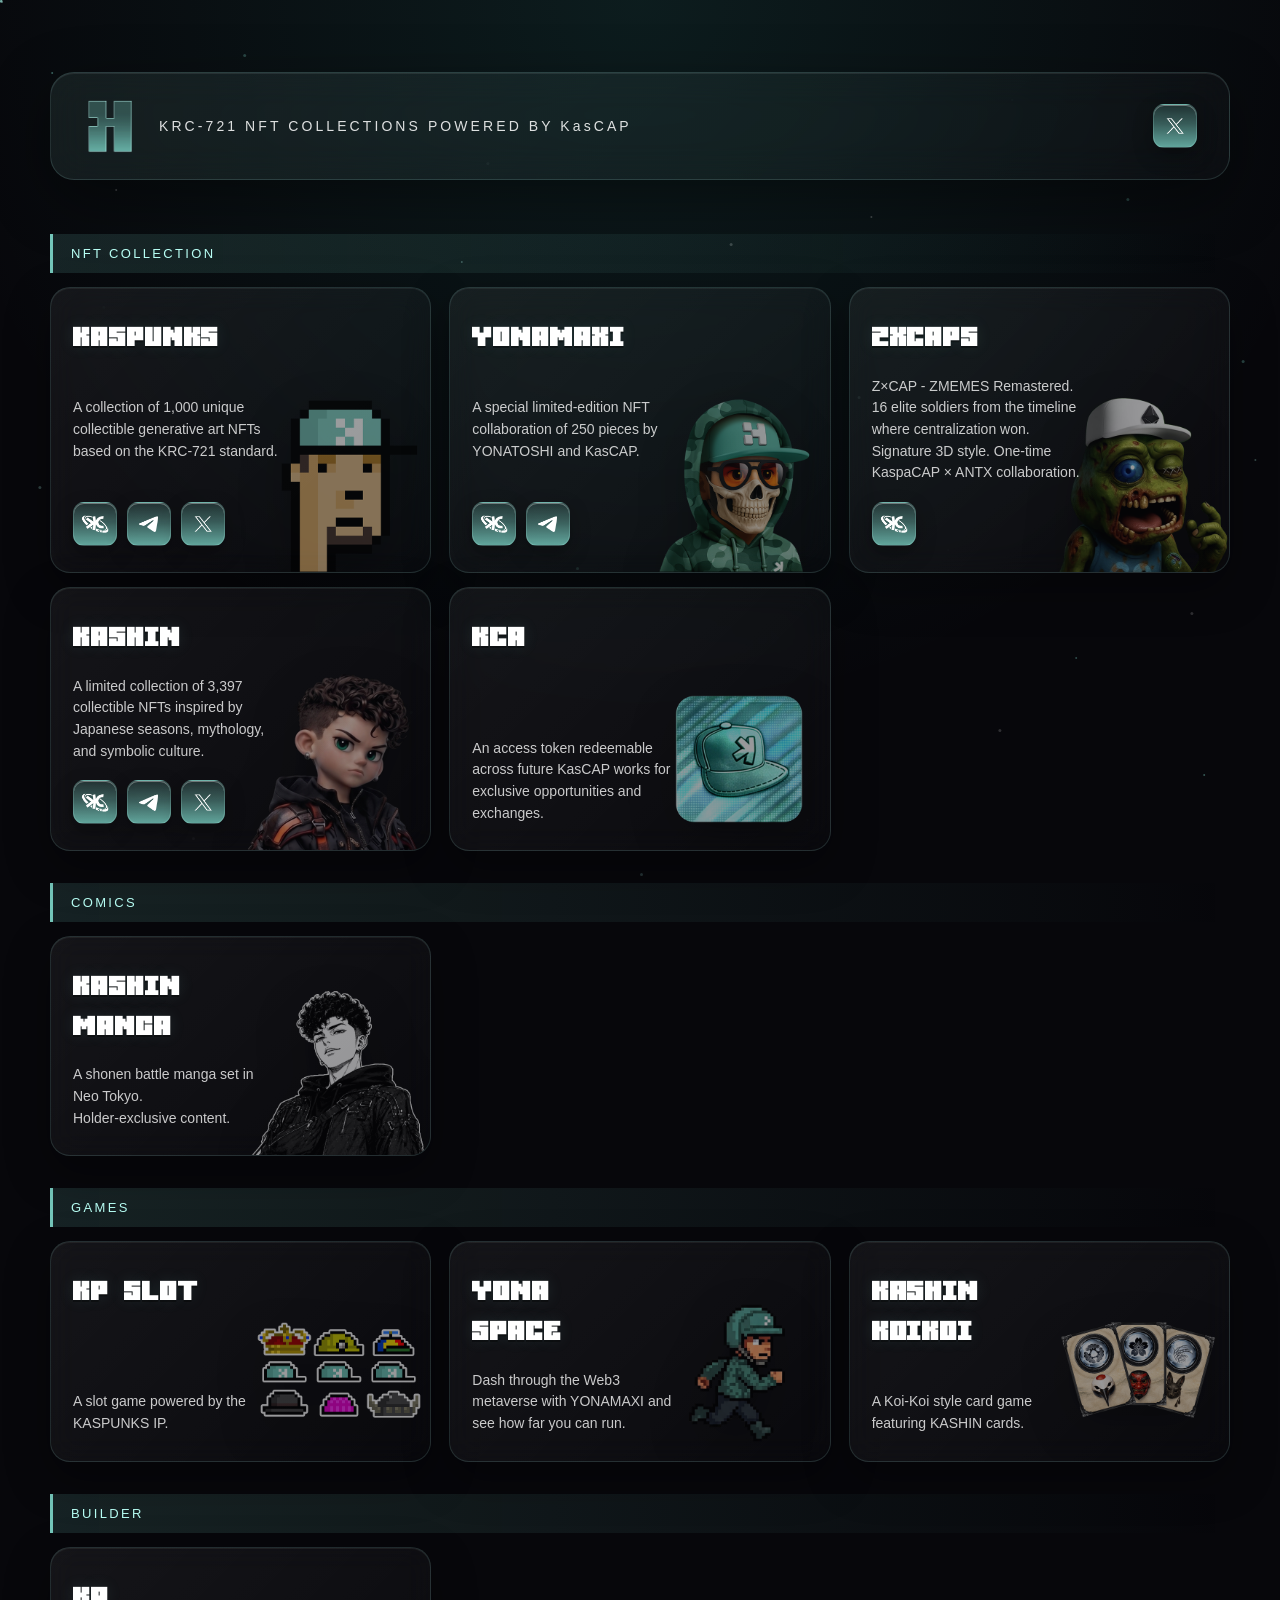
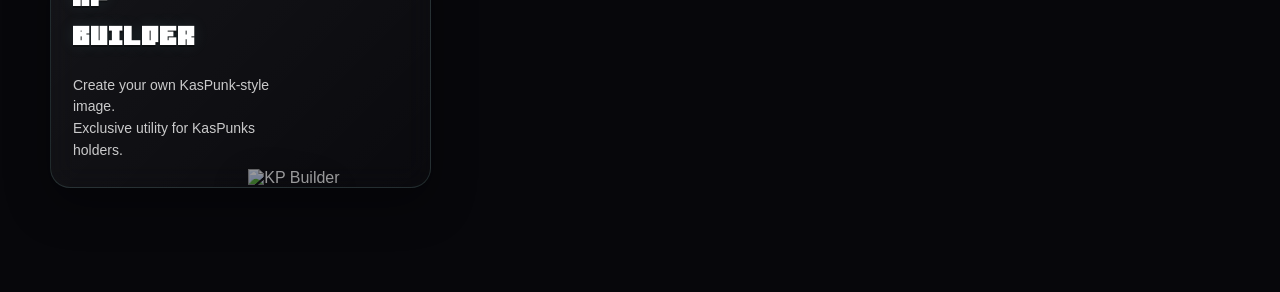
==== commit 7e208379: "Add files via upload" ====
--- a/index.html
+++ b/index.html
@@ -111,18 +111,6 @@
       </div>
 
       <img src="assets/projects/kca.png" class="card-image" alt="KCA">
-    </section>
-
-
-    <div class="section-label">HOLDER UTILITY</div>
-
-    <section class="project-card clickable-card" data-modal="kpBuilderAccessModal" tabindex="0">
-      <div class="card-content">
-        <h2>KP<br>BUILDER</h2>
-        <p>Create your own KasPunk-style image. Exclusive utility for KasPunks holders.</p>
-      </div>
-
-      <img src="assets/projects/kaspunks.png" class="card-image" alt="KP Builder">
     </section>
 
     <div class="section-label">COMICS</div>
@@ -168,6 +156,21 @@
       <img src="assets/projects/kashin_g.png" class="card-image" alt="KASHIN KOIKOI">
     </section>
 
+
+    <div class="section-label">BUILDER</div>
+
+    <section class="project-card clickable-card" data-modal="kpBuilderAccessModal" tabindex="0">
+      <div class="card-content">
+        <h2>KP<br>BUILDER</h2>
+        <p>
+          Create your own KasPunk-style image.<br>
+          Exclusive utility for KasPunks holders.
+        </p>
+      </div>
+
+      <img src="assets/projects/kp-builder.png" class="card-image" alt="KP Builder">
+    </section>
+
   </main>
 
   <div id="kcaAccessModal" class="access-modal" aria-hidden="true">
@@ -193,14 +196,13 @@
     </div>
   </div>
 
-
   <div id="kpBuilderAccessModal" class="access-modal" aria-hidden="true">
     <div class="access-panel">
       <button class="access-close" type="button" aria-label="Close">×</button>
 
       <h2>KP Builder</h2>
 
-      <p class="access-label">KASPUNKS HOLDER ONLY</p>
+      <p class="access-label">HOLDER ONLY</p>
 
       <p class="access-text">
         To access KP Builder,<br>
@@ -217,22 +219,19 @@
     </div>
   </div>
 
+
   <script>
     const KCA_VERIFY_ENDPOINT = "https://kascap-auth.mr0834gogo.workers.dev/verify-kca";
+    const KP_BUILDER_VERIFY_ENDPOINT = "https://kascap-auth.mr0834gogo.workers.dev/verify-kaspunks";
+
     const KCA_HOLDER_PAGE = "projects/kca/holder.html";
-
-    const KP_BUILDER_VERIFY_ENDPOINT = "https://kascap-auth.mr0834gogo.workers.dev/verify-kaspunks";
     const KP_BUILDER_PAGE = "builder/builder.html";
 
     const clickableCards = document.querySelectorAll(".clickable-card");
-    const accessModals = document.querySelectorAll(".access-modal");
-    const modalCloseBtns = document.querySelectorAll(".access-close");
-
-    const kcaModal = document.getElementById("kcaAccessModal");
+
     const kcaConnectBtn = document.getElementById("kcaConnectBtn");
     const kcaStatusText = document.getElementById("kcaStatusText");
 
-    const kpBuilderModal = document.getElementById("kpBuilderAccessModal");
     const kpBuilderConnectBtn = document.getElementById("kpBuilderConnectBtn");
     const kpBuilderStatusText = document.getElementById("kpBuilderStatusText");
 
@@ -245,13 +244,21 @@
       document.body.classList.add("modal-open");
     }
 
-    function closeModal() {
-      accessModals.forEach((modal) => {
-        modal.classList.remove("is-open");
-        modal.setAttribute("aria-hidden", "true");
-      });
-
-      document.body.classList.remove("modal-open");
+    function closeModal(modal) {
+      if (!modal) return;
+
+      modal.classList.remove("is-open");
+      modal.setAttribute("aria-hidden", "true");
+
+      if (!document.querySelector(".access-modal.is-open")) {
+        document.body.classList.remove("modal-open");
+      }
+    }
+
+    function closeAllModals() {
+      document.querySelectorAll(".access-modal.is-open").forEach((modal) => {
+        closeModal(modal);
+      });
     }
 
     function setStatus(target, message, type = "") {
@@ -274,8 +281,8 @@
       return accounts[0];
     }
 
-    async function verifyKcaHolder(address) {
-      const response = await fetch(KCA_VERIFY_ENDPOINT, {
+    async function postHolderVerify(endpoint, address) {
+      const response = await fetch(endpoint, {
         method: "POST",
         headers: {
           "Content-Type": "application/json"
@@ -283,68 +290,13 @@
         body: JSON.stringify({ address })
       });
 
+      const data = await response.json().catch(() => null);
+
       if (!response.ok) {
-        throw new Error("Verification failed. Please try again later.");
-      }
-
-      const data = await response.json();
-
-      if (data && data.ok === true && data.hasKca === true && data.token) {
-        sessionStorage.setItem("kcaAccessToken", data.token);
-        return true;
-      }
-
-      return false;
-    }
-
-    function hasKaspunksAccess(data) {
-      if (!data || data.ok !== true) return false;
-
-      const directFlags = [
-        data.hasKaspunks,
-        data.hasKasPunks,
-        data.hasKASPUNKS,
-        data.hasKaspunksNft,
-        data.hasKaspunksNFT,
-        data.hasAccess
-      ];
-
-      if (directFlags.some(Boolean)) return true;
-
-      const countValues = [
-        data.count,
-        data.balance,
-        data.kaspunksCount,
-        data.kasPunksCount,
-        data.KASPUNKS,
-        data?.collections?.KASPUNKS,
-        data?.collections?.kaspunks,
-        data?.holdings?.KASPUNKS,
-        data?.holdings?.kaspunks
-      ];
-
-      return countValues.some((value) => Number(value) >= 1);
-    }
-
-    async function verifyKaspunksHolder(address) {
-      const response = await fetch(KP_BUILDER_VERIFY_ENDPOINT, {
-        method: "POST",
-        headers: {
-          "Content-Type": "application/json"
-        },
-        body: JSON.stringify({ address })
-      });
-
-      if (!response.ok) {
-        throw new Error("Verification failed. Please try again later.");
-      }
-
-      const data = await response.json();
-
-      if (!hasKaspunksAccess(data)) return false;
-
-      sessionStorage.setItem("kpBuilderAccessToken", data.token || `kp-builder-${Date.now()}`);
-      return true;
+        throw new Error(data?.message || "Verification failed. Please try again later.");
+      }
+
+      return data;
     }
 
     async function handleKcaConnect() {
@@ -356,14 +308,15 @@
 
         setStatus(kcaStatusText, "Wallet connected. Checking KCA holdings...", "loading");
 
-        const isHolder = await verifyKcaHolder(address);
-
-        if (!isHolder) {
+        const data = await postHolderVerify(KCA_VERIFY_ENDPOINT, address);
+
+        if (!data || data.ok !== true || data.hasKca !== true || !data.token) {
           setStatus(kcaStatusText, "Access denied. This wallet does not hold KCA.", "error");
           kcaConnectBtn.disabled = false;
           return;
         }
 
+        sessionStorage.setItem("kcaAccessToken", data.token);
         setStatus(kcaStatusText, "Access granted. Redirecting...", "success");
 
         setTimeout(() => {
@@ -386,14 +339,15 @@
 
         setStatus(kpBuilderStatusText, "Wallet connected. Checking KASPUNKS holdings...", "loading");
 
-        const isHolder = await verifyKaspunksHolder(address);
-
-        if (!isHolder) {
+        const data = await postHolderVerify(KP_BUILDER_VERIFY_ENDPOINT, address);
+
+        if (!data || data.ok !== true || data.hasKasPunks !== true || !data.token) {
           setStatus(kpBuilderStatusText, "Access denied. This wallet does not hold KASPUNKS.", "error");
           kpBuilderConnectBtn.disabled = false;
           return;
         }
 
+        sessionStorage.setItem("kpBuilderAccessToken", data.token);
         setStatus(kpBuilderStatusText, "Access granted. Redirecting...", "success");
 
         setTimeout(() => {
@@ -448,22 +402,33 @@
       });
     });
 
-    modalCloseBtns.forEach((button) => {
-      button.addEventListener("click", closeModal);
+    document.querySelectorAll(".access-close").forEach((button) => {
+      button.addEventListener("click", () => {
+        closeModal(button.closest(".access-modal"));
+      });
     });
 
-    accessModals.forEach((modal) => {
+    document.querySelectorAll(".access-modal").forEach((modal) => {
       modal.addEventListener("click", (event) => {
-        if (event.target === modal) closeModal();
+        if (event.target === modal) {
+          closeModal(modal);
+        }
       });
     });
 
     document.addEventListener("keydown", (event) => {
-      if (event.key === "Escape") closeModal();
+      if (event.key === "Escape") {
+        closeAllModals();
+      }
     });
 
-    kcaConnectBtn.addEventListener("click", handleKcaConnect);
-    kpBuilderConnectBtn.addEventListener("click", handleKpBuilderConnect);
+    if (kcaConnectBtn) {
+      kcaConnectBtn.addEventListener("click", handleKcaConnect);
+    }
+
+    if (kpBuilderConnectBtn) {
+      kpBuilderConnectBtn.addEventListener("click", handleKpBuilderConnect);
+    }
   </script>
 
 </body>
